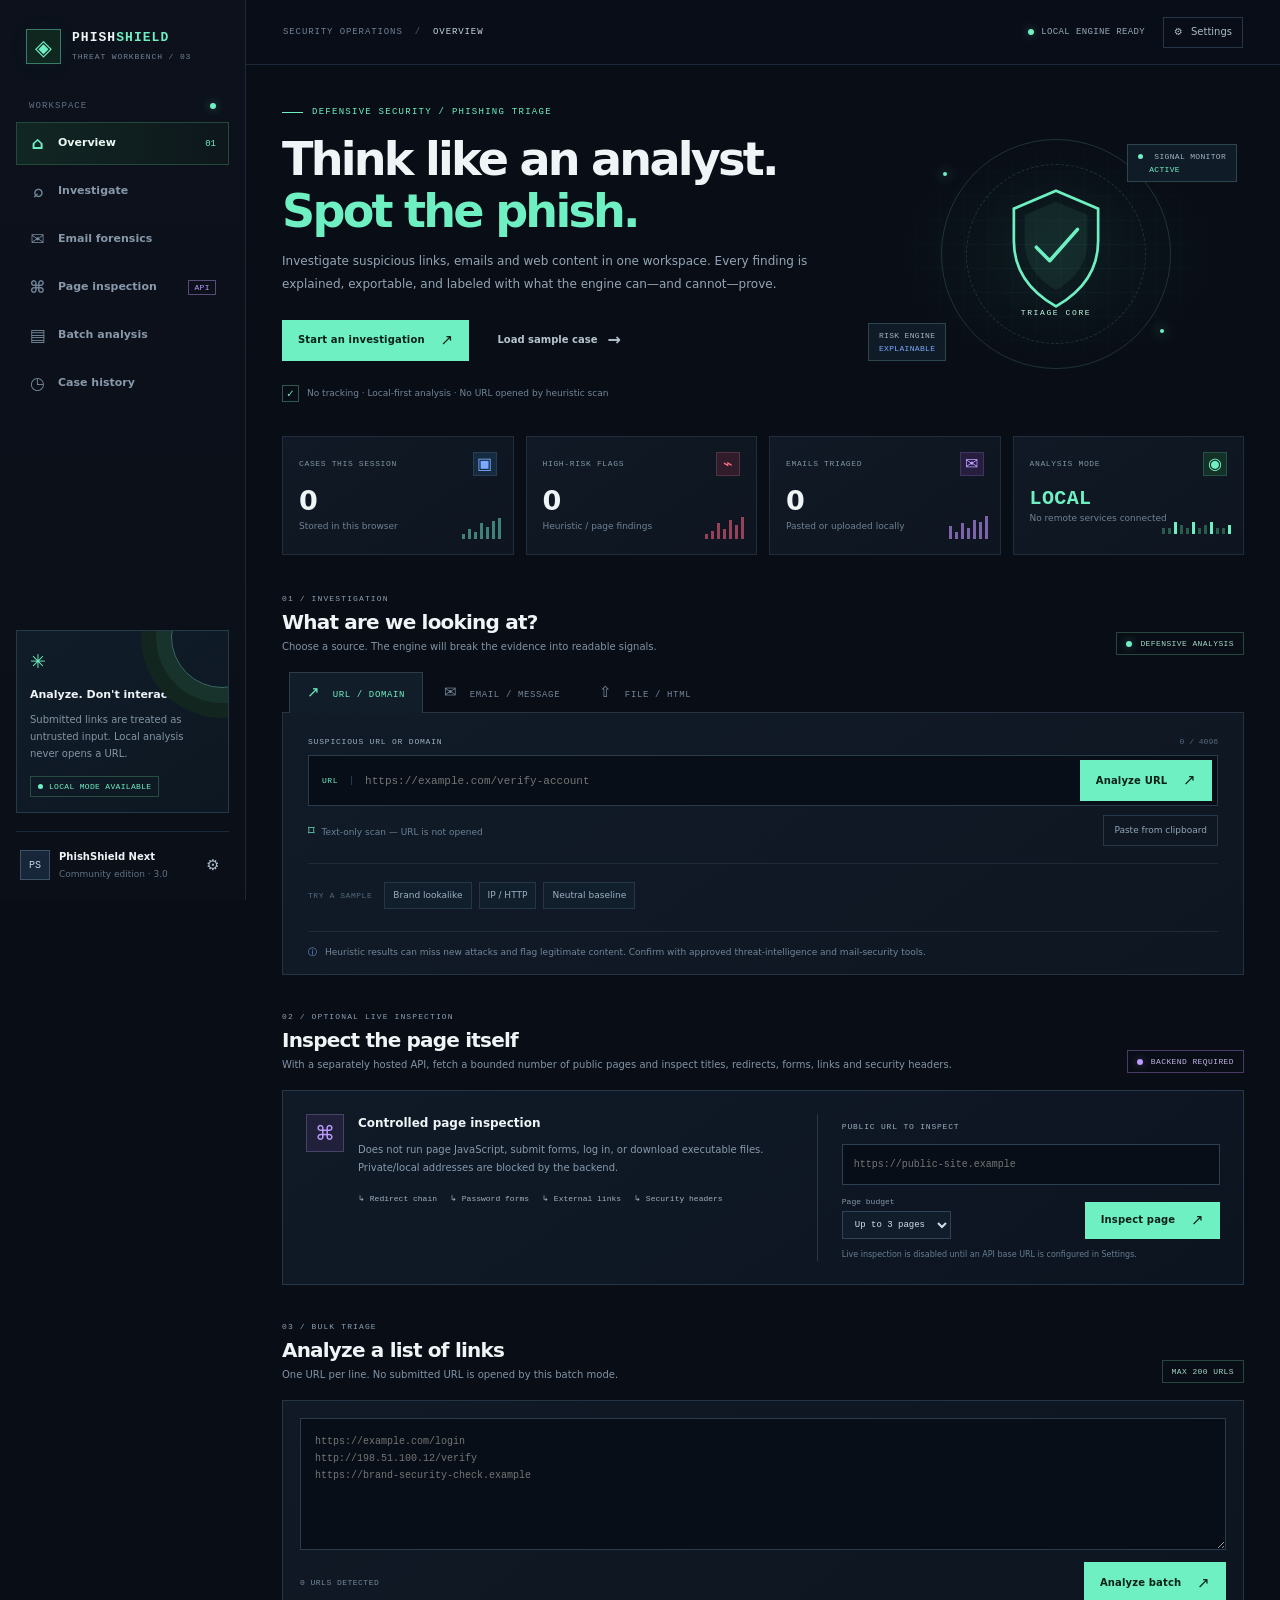
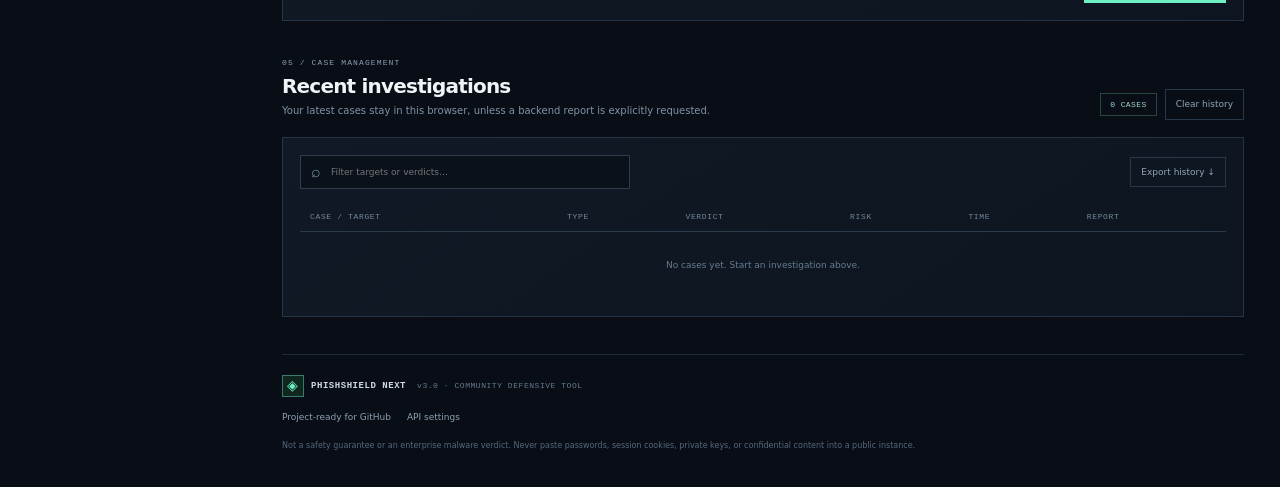
==== docs/index.html @ b908430c "Release PhishShield Next v3.0" ====
<!doctype html>
<html lang="en">
<head>
  <meta charset="utf-8"><meta name="viewport" content="width=device-width,initial-scale=1">
  <meta name="theme-color" content="#090d16">
  <meta name="description" content="PhishShield Next — local-first phishing investigation for suspicious URLs, emails, message files, and web pages.">
  <title>PhishShield Next — Phishing Investigation Workbench</title>
  <link rel="icon" href="data:image/svg+xml,%3Csvg xmlns='http://www.w3.org/2000/svg' viewBox='0 0 100 100'%3E%3Crect width='100' height='100' rx='20' fill='%23090d16'/%3E%3Cpath d='M50 10 82 25v23c0 20-12 33-32 42C30 81 18 68 18 48V25Z' fill='none' stroke='%236ef0c2' stroke-width='7'/%3E%3Cpath d='m36 50 10 10 20-23' fill='none' stroke='%236ef0c2' stroke-width='7'/%3E%3C/svg%3E">
  <link rel="stylesheet" href="./assets/app.css">
</head>
<body>
  <div class="app-shell">
    <aside class="sidebar" id="sidebar">
      <a class="brand" href="#overview" aria-label="PhishShield home"><span class="brand-mark">◈</span><span class="brand-copy">PHISH<span>SHIELD</span><small>THREAT WORKBENCH / 03</small></span></a>
      <div class="workspace-label">WORKSPACE <span class="live-dot"></span></div>
      <nav class="side-nav" aria-label="Primary navigation">
        <a class="nav-item active" href="#overview" data-nav="overview"><span class="nav-icon">⌂</span> Overview <span class="nav-count">01</span></a>
        <a class="nav-item" href="#investigate" data-nav="investigate"><span class="nav-icon">⌕</span> Investigate</a>
        <a class="nav-item" href="#email" data-nav="email"><span class="nav-icon">✉</span> Email forensics</a>
        <a class="nav-item" href="#page-inspection" data-nav="page-inspection"><span class="nav-icon">⌘</span> Page inspection <span class="nav-mini">API</span></a>
        <a class="nav-item" href="#batch" data-nav="batch"><span class="nav-icon">▤</span> Batch analysis</a>
        <a class="nav-item" href="#case-history" data-nav="case-history"><span class="nav-icon">◷</span> Case history</a>
      </nav>
      <div class="side-spacer"></div>
      <div class="sidebar-card">
        <div class="side-card-icon">✳</div><div class="side-card-title">Analyze. Don't interact.</div>
        <p>Submitted links are treated as untrusted input. Local analysis never opens a URL.</p>
        <span class="safe-chip"><i></i> LOCAL MODE AVAILABLE</span>
      </div>
      <div class="sidebar-bottom"><span class="avatar">PS</span><span><b>PhishShield Next</b><small>Community edition · 3.0</small></span><button class="icon-button tiny" id="open-settings-side" title="Settings" aria-label="Settings">⚙</button></div>
    </aside>

    <main class="main-area">
      <header class="topbar">
        <button class="icon-button mobile-menu" id="mobile-menu" aria-label="Open menu">☰</button>
        <div class="breadcrumbs"><span>SECURITY OPERATIONS</span><b>/</b><strong id="crumb-current">OVERVIEW</strong></div>
        <div class="topbar-right"><span class="top-status"><i></i><span id="engine-status">LOCAL ENGINE READY</span></span><button class="settings-button" id="open-settings">⚙ <span>Settings</span></button></div>
      </header>

      <section class="page-content" id="overview">
        <div class="hero-grid">
          <div class="hero-copy">
            <div class="eyebrow"><span class="eyebrow-line"></span> DEFENSIVE SECURITY / PHISHING TRIAGE</div>
            <h1>Think like an analyst.<br><span>Spot the phish.</span></h1>
            <p class="hero-description">Investigate suspicious links, emails and web content in one workspace. Every finding is explained, exportable, and labeled with what the engine can—and cannot—prove.</p>
            <div class="hero-actions"><a class="primary-button" href="#investigate">Start an investigation <span>↗</span></a><button class="text-button" id="load-demo">Load sample case <span>→</span></button></div>
            <div class="hero-footnote"><span class="mini-shield">✓</span> No tracking · Local-first analysis · No URL opened by heuristic scan</div>
          </div>
          <div class="hero-art" aria-label="Security shield graphic">
            <div class="art-grid"></div><div class="orbit orbit-one"></div><div class="orbit orbit-two"></div>
            <div class="shield-core"><svg viewBox="0 0 128 145" role="img" aria-label="Shield"><path d="M64 7 111 27v36c0 35-19 57-47 73C36 120 17 98 17 63V27Z" fill="none" stroke="currentColor" stroke-width="3"/><path d="m42 70 15 15 31-35" fill="none" stroke="currentColor" stroke-width="4" stroke-linecap="round" stroke-linejoin="round"/><path d="M64 19 99 34v28c0 26-13 43-35 56-22-13-35-30-35-56V34Z" fill="currentColor" opacity=".07"/></svg><span>TRIAGE CORE</span></div>
            <div class="art-chip chip-top"><i></i> SIGNAL MONITOR <b>ACTIVE</b></div><div class="art-chip chip-bottom"><span>RISK ENGINE</span><b>EXPLAINABLE</b></div><div class="art-spark spark-a"></div><div class="art-spark spark-b"></div>
          </div>
        </div>

        <div class="stats-grid">
          <article class="stat-card"><div class="stat-top"><span>CASES THIS SESSION</span><span class="stat-icon">▣</span></div><div class="stat-number" id="stat-cases">0</div><div class="stat-sub">Stored in this browser</div><div class="stat-sparkline sparkline-a"><span></span><span></span><span></span><span></span><span></span><span></span><span></span></div></article>
          <article class="stat-card"><div class="stat-top"><span>HIGH-RISK FLAGS</span><span class="stat-icon red">⌁</span></div><div class="stat-number" id="stat-high">0</div><div class="stat-sub">Heuristic / page findings</div><div class="stat-sparkline sparkline-b"><span></span><span></span><span></span><span></span><span></span><span></span><span></span></div></article>
          <article class="stat-card"><div class="stat-top"><span>EMAILS TRIAGED</span><span class="stat-icon violet">✉</span></div><div class="stat-number" id="stat-emails">0</div><div class="stat-sub">Pasted or uploaded locally</div><div class="stat-sparkline sparkline-c"><span></span><span></span><span></span><span></span><span></span><span></span><span></span></div></article>
          <article class="stat-card"><div class="stat-top"><span>ANALYSIS MODE</span><span class="stat-icon green">◉</span></div><div class="stat-number small-stat" id="stat-mode">LOCAL</div><div class="stat-sub" id="stat-mode-sub">No threat-intel API connected</div><div class="status-line"><span></span><span></span><span></span><span></span><span></span><span></span><span></span><span></span><span></span><span></span><span></span><span></span></div></article>
        </div>

        <section class="workspace-section" id="investigate">
          <div class="section-heading"><div><div class="section-kicker">01 / INVESTIGATION</div><h2>What are we looking at?</h2><p>Choose a source. The engine will break the evidence into readable signals.</p></div><span class="section-pill"><i></i> DEFENSIVE ANALYSIS</span></div>
          <span id="email" class="anchor-marker" aria-hidden="true"></span>
          <div class="tab-bar" role="tablist" aria-label="Investigation type">
            <button class="tab active" data-tab="url-panel" role="tab" aria-selected="true"><span>↗</span> URL / DOMAIN</button>
            <button class="tab" data-tab="email-panel" role="tab" aria-selected="false"><span>✉</span> EMAIL / MESSAGE</button>
            <button class="tab" data-tab="file-panel" role="tab" aria-selected="false"><span>⇧</span> FILE / HTML</button>
          </div>
          <div class="investigation-card">
            <div class="tab-panel active" id="url-panel" role="tabpanel">
              <div class="field-label-row"><label for="url-input">SUSPICIOUS URL OR DOMAIN</label><span class="char-count" id="url-char">0 / 4096</span></div>
              <div class="url-input-wrap"><span class="url-prefix">URL</span><input id="url-input" type="text" maxlength="4096" autocomplete="off" autocapitalize="off" spellcheck="false" placeholder="https://example.com/verify-account"><button id="analyze-url" class="primary-button">Analyze URL <span>↗</span></button></div>
              <div class="field-footer"><span><i class="tiny-lock">⌑</i> Text-only scan — URL is not opened</span><button class="subtle-button" id="paste-url">Paste from clipboard</button></div>
              <div class="quick-examples"><span>TRY A SAMPLE</span><button data-sample="https://secure-login-paypal.account-check.click/verify">Brand lookalike</button><button data-sample="http://192.0.2.10/account/login">IP / HTTP</button><button data-sample="https://example.com/">Neutral baseline</button></div>
            </div>
            <div class="tab-panel" id="email-panel" role="tabpanel" hidden>
              <div class="field-label-row"><label for="email-input">RAW EMAIL / MESSAGE CONTENT</label><span class="char-count" id="email-char">0 / 1 MB</span></div>
              <textarea id="email-input" class="large-textarea" maxlength="1000000" placeholder="Paste the complete message including headers where available…&#10;&#10;From: alerts@example.com&#10;Reply-To: support@other-domain.example&#10;Subject: Urgent account verification"></textarea>
              <div class="field-footer"><span><i class="tiny-lock">⌑</i> Text analyzed in your browser; content is not uploaded</span><label class="file-button" for="email-file">⇧ Upload .eml / .txt / .html</label><input class="visually-hidden" id="email-file" type="file" accept=".eml,.txt,.html,.htm,.log,.json,.csv,.md,text/plain,text/html,message/rfc822,application/json,text/csv"></div>
              <div class="form-actions"><button id="analyze-email" class="primary-button">Analyze email <span>↗</span></button><button class="secondary-button" id="clear-email">Clear</button></div>
            </div>
            <div class="tab-panel" id="file-panel" role="tabpanel" hidden>
              <div class="drop-zone" id="drop-zone" tabindex="0" role="button" aria-label="Choose or drop a file"><div class="drop-icon">⇧</div><h3>Drop an email, report or HTML file here</h3><p>Analyze .eml, .txt, .html, .htm, .json, .csv or .log · Up to 2 MB</p><label for="general-file" class="primary-button small-button">Choose file</label><input class="visually-hidden" id="general-file" type="file" accept=".eml,.txt,.html,.htm,.log,.json,.csv,.md,text/plain,text/html,message/rfc822,application/json,text/csv"></div>
              <div class="file-safety-note"><span>ⓘ</span><div><b>Files are read as text only.</b> PhishShield does not execute macros, open attachments, or render uploaded HTML. Binary attachment malware scanning is not included.</div></div>
              <div id="file-loaded" class="file-loaded" hidden></div>
            </div>
            <div class="fine-print"><span>ⓘ</span> Heuristic results can miss new attacks and flag legitimate content. Confirm with approved threat-intelligence and mail-security tools.</div>
          </div>
        </section>

        <section class="workspace-section" id="page-inspection">
          <div class="section-heading"><div><div class="section-kicker">02 / OPTIONAL LIVE INSPECTION</div><h2>Inspect the page itself</h2><p>With a separately hosted API, fetch a bounded number of public pages and inspect titles, redirects, forms, links and security headers.</p></div><span class="section-pill muted-pill"><i></i> BACKEND REQUIRED</span></div>
          <div class="live-inspect-card"><div class="live-card-copy"><div class="live-icon">⌘</div><div><h3>Controlled page inspection</h3><p>Does not run page JavaScript, submit forms, log in, or download executable files. Private/local addresses are blocked by the backend.</p><div class="live-features"><span>↳ Redirect chain</span><span>↳ Password forms</span><span>↳ External links</span><span>↳ Security headers</span></div></div></div><div class="live-card-controls"><label for="inspect-url">PUBLIC URL TO INSPECT</label><input id="inspect-url" type="text" maxlength="4096" spellcheck="false" placeholder="https://public-site.example"><div class="inspect-controls-row"><label for="max-pages">Page budget <select id="max-pages"><option value="1">1 page</option><option value="3" selected>Up to 3 pages</option><option value="5">Up to 5 pages</option></select></label><button id="inspect-page" class="primary-button">Inspect page <span>↗</span></button></div><p class="hint-line" id="api-hint">Live inspection is disabled until an API base URL is configured in Settings.</p></div></div>
        </section>

        <section class="workspace-section" id="batch">
          <div class="section-heading"><div><div class="section-kicker">03 / BULK TRIAGE</div><h2>Analyze a list of links</h2><p>One URL per line. No submitted URL is opened by this batch mode.</p></div><span class="section-pill">MAX 200 URLS</span></div>
          <div class="batch-card"><textarea id="batch-input" class="batch-textarea" maxlength="500000" placeholder="https://example.com/login&#10;http://198.51.100.12/verify&#10;https://brand-security-check.example"></textarea><div class="batch-footer"><span id="batch-count">0 URLS DETECTED</span><button class="primary-button" id="analyze-batch">Analyze batch <span>↗</span></button></div><div id="batch-results" class="batch-results" hidden></div></div>
        </section>

        <section class="workspace-section results-section" id="results-section" hidden>
          <div class="section-heading"><div><div class="section-kicker">04 / EVIDENCE REVIEW</div><h2 id="result-title">Investigation report</h2><p id="result-subtitle">Review the evidence and the confidence limits.</p></div><div class="result-actions"><button class="secondary-button" id="export-json">↓ JSON</button><button class="secondary-button" id="print-report">↗ Print / PDF</button></div></div>
          <div id="result-output" class="result-output"></div>
        </section>

        <section class="workspace-section" id="case-history">
          <div class="section-heading"><div><div class="section-kicker">05 / CASE MANAGEMENT</div><h2>Recent investigations</h2><p>Your latest cases stay in this browser, unless a backend report is explicitly requested.</p></div><div class="history-actions"><span id="history-count" class="section-pill">0 CASES</span><button class="subtle-button" id="clear-history">Clear history</button></div></div>
          <div class="history-card"><div class="history-toolbar"><div class="history-search"><span>⌕</span><input id="history-filter" type="search" placeholder="Filter targets or verdicts…"></div><button class="subtle-button" id="export-history">Export history ↓</button></div><div class="history-table-wrap"><table class="history-table"><thead><tr><th>CASE / TARGET</th><th>TYPE</th><th>VERDICT</th><th>RISK</th><th>TIME</th><th>REPORT</th></tr></thead><tbody id="history-body"><tr><td colspan="6" class="empty-cell">No cases yet. Start an investigation above.</td></tr></tbody></table></div></div>
        </section>

        <footer class="footer"><div class="footer-brand"><span class="brand-mark">◈</span><b>PHISHSHIELD NEXT</b> <span>v3.0 · COMMUNITY DEFENSIVE TOOL</span></div><div class="footer-links"><a href="https://github.com/" target="_blank" rel="noreferrer">Project-ready for GitHub</a><button id="open-settings-footer">API settings</button></div><p>Not a safety guarantee or an enterprise malware verdict. Never paste passwords, session cookies, private keys, or confidential content into a public instance.</p></footer>
      </section>
    </main>
  </div>

  <div class="toast-region" id="toast-region" aria-live="polite" aria-atomic="true"></div>
  <div class="modal-backdrop" id="settings-modal" hidden>
    <div class="settings-modal" role="dialog" aria-modal="true" aria-labelledby="settings-title"><div class="modal-heading"><div><div class="section-kicker">WORKSPACE CONFIGURATION</div><h2 id="settings-title">Connection settings</h2></div><button class="icon-button" id="close-settings" aria-label="Close settings">×</button></div><p class="modal-description">The hosted GitHub Pages version runs local heuristics in your browser. Add the base URL of your own deployed PhishShield API to enable controlled live page inspection. Don't add API keys here.</p><label for="api-base-input">PHISHSHIELD API BASE URL</label><input id="api-base-input" class="settings-input" type="url" placeholder="https://your-phishshield-api.example.com"><div class="settings-callout"><b>Privacy and deployment note</b><p>This URL is stored in this browser's local storage. Use HTTPS for a deployed API. The API must allow this website's origin using CORS. A public scanning API also needs abuse controls, rate limits and monitoring.</p></div><div class="modal-actions"><button id="test-api" class="secondary-button">Test connection</button><button id="save-settings" class="primary-button">Save settings</button><button id="remove-api" class="text-button">Remove API</button></div><div id="api-test-status" class="api-test-status" role="status"></div><button class="privacy-link" id="clear-local-data">Clear local cases and connection settings</button></div>
  </div>
  <script src="./assets/app.js" defer></script>
</body></html>
---- docs/assets/app.css ----
:root{--bg:#090d16;--sidebar:#0b101a;--panel:#0f1622;--panel-2:#111b29;--line:#202d3d;--line-soft:#1a2635;--text:#eff5f7;--muted:#899aab;--dim:#5f7285;--mint:#6ef0c2;--blue:#79aaff;--red:#ff7184;--amber:#ffc878;--purple:#be9bff;--mono:'DM Mono',ui-monospace,monospace;--sans:'Manrope',Inter,system-ui,sans-serif}*{box-sizing:border-box}html{scroll-behavior:smooth;scroll-padding-top:90px}body{margin:0;background:var(--bg);color:var(--text);font:13px/1.65 var(--sans);-webkit-font-smoothing:antialiased}button,input,textarea,select{font:inherit}button,a{-webkit-tap-highlight-color:transparent}a{color:inherit;text-decoration:none}button{cursor:pointer}button:focus-visible,a:focus-visible,input:focus-visible,textarea:focus-visible,select:focus-visible{outline:2px solid var(--mint);outline-offset:3px}.app-shell{min-height:100vh}.sidebar{width:246px;position:fixed;inset:0 auto 0 0;background:linear-gradient(180deg,#0c111b,#0a0f18);border-right:1px solid #1c2938;display:flex;flex-direction:column;padding:25px 16px 18px;z-index:20}.brand{display:flex;align-items:center;gap:11px;padding:4px 10px 28px}.brand-mark{width:35px;height:35px;display:grid;place-items:center;border:1px solid #397b6a;background:#10271f;color:var(--mint);font-size:22px;box-shadow:0 0 24px #6ef0c20a}.brand-copy{font:700 13px/1.3 var(--mono);letter-spacing:.08em}.brand-copy>span{color:var(--mint)}.brand-copy small{display:block;color:#718397;font-size:8px;font-weight:400;letter-spacing:.11em;margin-top:5px}.workspace-label{font:9px var(--mono);letter-spacing:.12em;color:#5e7185;padding:9px 13px 11px;display:flex;align-items:center;justify-content:space-between}.live-dot,.top-status i,.section-pill i{width:6px;height:6px;border-radius:100%;background:var(--mint);box-shadow:0 0 10px #6ef0c270}.side-nav{display:grid;gap:5px}.nav-item{height:43px;display:flex;align-items:center;gap:12px;padding:0 12px;color:#8798aa;font-size:11px;font-weight:600;border:1px solid transparent;transition:.2s}.nav-item:hover{background:#121d2b;color:var(--text)}.nav-item.active{background:linear-gradient(90deg,#143127aa,#11241e55);border-color:#23483e;color:#eaf8f1}.nav-icon{width:17px;text-align:center;font-size:17px;color:#71869a}.nav-item.active .nav-icon{color:var(--mint)}.nav-count{margin-left:auto;font:9px var(--mono);color:var(--mint)}.nav-mini{margin-left:auto;padding:2px 5px;border:1px solid #594b77;color:var(--purple);font:8px var(--mono);letter-spacing:.05em}.side-spacer{flex:1;min-height:36px}.sidebar-card{padding:15px 13px;border:1px solid #24394a;background:linear-gradient(145deg,#101d29,#0d1722);position:relative;overflow:hidden}.sidebar-card:after{content:'';position:absolute;width:100px;height:100px;right:-45px;top:-45px;border:1px solid #3b6b62;border-radius:50%;box-shadow:0 0 0 15px #18332c,0 0 0 30px #12251f}.side-card-icon{color:var(--mint);font-size:19px}.side-card-title{font-size:11px;font-weight:800;margin-top:8px}.sidebar-card p{font-size:10px;color:#8395a5;line-height:1.7;margin:7px 0 12px;max-width:165px}.safe-chip{display:inline-flex;align-items:center;gap:6px;font:8px var(--mono);letter-spacing:.04em;color:var(--mint);border:1px solid #254d40;padding:5px 7px}.safe-chip i{width:5px;height:5px;border-radius:50%;background:var(--mint)}.sidebar-bottom{display:flex;align-items:center;gap:9px;border-top:1px solid #1c2938;margin-top:18px;padding:17px 4px 0}.avatar{width:30px;height:30px;display:grid;place-items:center;border:1px solid #3b5166;background:#172638;color:#c5d7e5;font:10px var(--mono)}.sidebar-bottom b{display:block;font-size:10px}.sidebar-bottom small{display:block;font-size:9px;color:var(--dim);margin-top:2px}.sidebar-bottom .icon-button{margin-left:auto}.main-area{margin-left:246px;min-height:100vh}.topbar{height:65px;border-bottom:1px solid #1d2938;background:#0a0f18ed;display:flex;align-items:center;justify-content:space-between;padding:0 37px;position:sticky;top:0;z-index:10;backdrop-filter:blur(15px)}.breadcrumbs{display:flex;align-items:center;gap:12px;font:9px var(--mono);letter-spacing:.1em;color:#6f8295}.breadcrumbs b{color:#3f5060}.breadcrumbs strong{color:#c5d4de;font-weight:500}.topbar-right{display:flex;align-items:center;gap:18px}.top-status{display:inline-flex;align-items:center;gap:7px;color:#94a9b8;font:9px var(--mono);letter-spacing:.04em}.settings-button,.icon-button{display:inline-flex;align-items:center;justify-content:center;gap:8px;background:transparent;border:1px solid #263646;color:#a9bbc8;height:31px;padding:0 10px;font-size:10px;transition:.2s}.settings-button:hover,.icon-button:hover{border-color:#527468;color:var(--mint)}.icon-button{width:30px;padding:0;font-size:15px}.tiny{border:0;width:24px}.mobile-menu{display:none}.page-content{max-width:1540px;margin:0 auto;padding:0 36px 35px}.hero-grid{display:grid;grid-template-columns:minmax(0,1.2fr) minmax(250px,.8fr);gap:22px;align-items:center;padding:42px 0 28px;min-height:330px}.eyebrow,.section-kicker{display:flex;align-items:center;gap:9px;font:9px var(--mono);letter-spacing:.14em;color:var(--mint)}.eyebrow-line{width:21px;height:1px;background:var(--mint)}.hero-copy h1{font-size:clamp(33px,3.6vw,52px);line-height:1.12;letter-spacing:-.06em;margin:17px 0 13px;font-weight:800}.hero-copy h1 span{color:var(--mint)}.hero-description{max-width:560px;color:#94a6b6;font-size:12px;line-height:1.9;margin:0}.hero-actions{display:flex;align-items:center;gap:22px;margin-top:24px}.primary-button{display:inline-flex;align-items:center;justify-content:center;gap:16px;min-height:41px;padding:0 15px;background:var(--mint);border:1px solid var(--mint);color:#092019;font-size:10px;font-weight:800;letter-spacing:.015em;transition:transform .15s,filter .15s,border-color .15s}.primary-button:hover{filter:brightness(1.08);transform:translateY(-1px)}.primary-button span{font-size:15px;font-weight:500}.text-button{display:inline-flex;align-items:center;gap:10px;border:0;background:transparent;color:#b6c4ce;font-size:10px;font-weight:700}.text-button:hover{color:var(--mint)}.text-button span{font-size:16px}.hero-footnote{display:flex;align-items:center;gap:8px;color:#71869a;font-size:9px;margin-top:24px}.mini-shield{display:grid;place-items:center;border:1px solid #2f574a;width:17px;height:17px;color:var(--mint);font-size:10px}.hero-art{height:260px;max-width:435px;width:100%;justify-self:end;position:relative;overflow:hidden;background:radial-gradient(ellipse at center,#12332c55,transparent 61%)}.art-grid{position:absolute;inset:0;background-image:linear-gradient(#253d4d55 1px,transparent 1px),linear-gradient(90deg,#253d4d55 1px,transparent 1px);background-size:24px 24px;mask-image:radial-gradient(ellipse at center,#000,transparent 75%);opacity:.65}.orbit{position:absolute;left:50%;top:50%;border:1px solid #375d5a77;border-radius:50%;transform:translate(-50%,-50%)}.orbit-one{width:230px;height:230px}.orbit-two{width:180px;height:180px;border-style:dashed;animation:spin 40s linear infinite}.shield-core{position:absolute;left:50%;top:48%;transform:translate(-50%,-50%);width:120px;height:145px;color:var(--mint);display:flex;flex-direction:column;align-items:center;justify-content:center;filter:drop-shadow(0 0 22px #6ef0c233)}.shield-core svg{height:130px;width:116px}.shield-core span{font:8px var(--mono);letter-spacing:.2em;color:#c4f8e4;position:absolute;bottom:5px}.art-chip{position:absolute;background:#111e2bdb;border:1px solid #2c454e;padding:7px 10px;font:8px var(--mono);letter-spacing:.04em;color:#a1b3c2}.chip-top{right:7px;top:20px}.chip-top i{display:inline-block;width:5px;height:5px;background:var(--mint);border-radius:50%;margin-right:6px}.chip-top b{display:block;color:var(--mint);margin:4px 0 0 11px;font-weight:500}.chip-bottom{left:0;bottom:23px;display:grid;gap:4px}.chip-bottom b{color:var(--blue);font-weight:500}.art-spark{width:4px;height:4px;background:var(--mint);border-radius:50%;position:absolute;box-shadow:0 0 13px var(--mint)}.spark-a{top:48px;left:75px}.spark-b{bottom:51px;right:80px}.stats-grid{display:grid;grid-template-columns:repeat(4,minmax(0,1fr));gap:12px;margin:6px 0 39px}.stat-card{position:relative;min-height:119px;background:linear-gradient(145deg,#101925,#0e1520);border:1px solid #202d3c;padding:15px 16px;overflow:hidden}.stat-top{display:flex;align-items:center;justify-content:space-between;gap:10px;font:8px var(--mono);letter-spacing:.08em;color:#8295a5}.stat-icon{display:grid;place-items:center;font-size:16px;color:var(--blue);width:24px;height:24px;background:#172b40;border:1px solid #273d54}.stat-icon.red{color:var(--red);background:#301c2b;border-color:#54313f}.stat-icon.violet{color:var(--purple);background:#251e3e;border-color:#443360}.stat-icon.green{color:var(--mint);background:#143127;border-color:#275344}.stat-number{font-size:27px;line-height:1.3;font-weight:800;letter-spacing:-.05em;margin-top:7px}.small-stat{font:700 20px var(--mono);letter-spacing:.02em;color:var(--mint);padding:4px 0 0}.stat-sub{font-size:9px;color:#6f8294;margin-top:1px}.stat-sparkline{position:absolute;right:12px;bottom:15px;height:23px;display:flex;align-items:end;gap:3px;opacity:.8}.stat-sparkline span{display:block;width:3px;background:#4a9e8d}.sparkline-a span:nth-child(1){height:5px}.sparkline-a span:nth-child(2){height:10px}.sparkline-a span:nth-child(3){height:7px}.sparkline-a span:nth-child(4){height:16px}.sparkline-a span:nth-child(5){height:12px}.sparkline-a span:nth-child(6){height:18px}.sparkline-a span:nth-child(7){height:21px}.sparkline-b span{background:#b74c69}.sparkline-b span:nth-child(1){height:5px}.sparkline-b span:nth-child(2){height:8px}.sparkline-b span:nth-child(3){height:16px}.sparkline-b span:nth-child(4){height:10px}.sparkline-b span:nth-child(5){height:19px}.sparkline-b span:nth-child(6){height:14px}.sparkline-b span:nth-child(7){height:22px}.sparkline-c span{background:#9977cc}.sparkline-c span:nth-child(1){height:13px}.sparkline-c span:nth-child(2){height:7px}.sparkline-c span:nth-child(3){height:16px}.sparkline-c span:nth-child(4){height:11px}.sparkline-c span:nth-child(5){height:19px}.sparkline-c span:nth-child(6){height:17px}.sparkline-c span:nth-child(7){height:23px}.status-line{position:absolute;right:12px;bottom:20px;display:flex;gap:3px;align-items:end;height:13px}.status-line span{width:3px;height:6px;background:#295c4d}.status-line span:nth-child(3n){height:12px;background:var(--mint)}.status-line span:nth-child(4n){height:9px}.workspace-section{margin:0 0 37px;scroll-margin-top:84px}.section-heading{display:flex;align-items:flex-end;justify-content:space-between;gap:18px;margin-bottom:17px}.section-kicker{font-size:8px;color:#8ba1b4}.section-heading h2{font-size:20px;letter-spacing:-.04em;line-height:1.3;margin:6px 0 4px;font-weight:800}.section-heading p{font-size:10px;color:#8093a5;margin:0}.section-pill{display:inline-flex;align-items:center;gap:8px;white-space:nowrap;border:1px solid #27473e;color:#a1d9c7;padding:6px 9px;font:8px var(--mono);letter-spacing:.05em}.muted-pill{border-color:#4a3a64;color:#c2b3e5}.muted-pill i{background:var(--purple);box-shadow:0 0 10px #be9bff70}.tab-bar{display:flex;align-items:center;gap:3px;border-bottom:1px solid #253344;padding-left:7px}.tab{min-height:40px;border:1px solid transparent;border-bottom:0;background:transparent;padding:0 17px;color:#73879a;font:9px var(--mono);letter-spacing:.07em}.tab span{font-size:15px;margin-right:6px}.tab.active{color:var(--mint);background:#111d29;border-color:#2b3d4d;position:relative}.tab.active:after{content:'';position:absolute;left:0;right:0;bottom:-1px;height:1px;background:#111d29}.investigation-card{background:linear-gradient(145deg,#111b28,#0e1621);border:1px solid #243343;border-top:0;padding:24px 25px 14px}.tab-panel{min-width:0}.field-label-row{display:flex;justify-content:space-between;align-items:center;gap:10px;margin-bottom:9px}.field-label-row label,.live-card-controls>label,.settings-modal>label{font:8px var(--mono);letter-spacing:.1em;color:#9cb0c1}.char-count{font:8px var(--mono);color:#566a7d}.url-input-wrap{display:flex;align-items:center;gap:0;border:1px solid #2a3b4c;background:#080e17;min-height:51px}.url-prefix{font:8px var(--mono);letter-spacing:.07em;color:var(--mint);border-right:1px solid #253646;padding:0 13px}.url-input-wrap input{min-width:0;flex:1;border:0;background:transparent;color:var(--text);height:49px;padding:0 13px;outline:none;font:11px var(--mono)}.url-input-wrap input:focus{box-shadow:none}.url-input-wrap .primary-button{height:41px;min-height:41px;margin-right:5px}.field-footer{display:flex;justify-content:space-between;align-items:center;gap:12px;margin-top:9px;color:#6b8093;font-size:9px}.tiny-lock{font-style:normal;color:var(--mint);font-size:13px;margin-right:4px}.subtle-button{display:inline-flex;align-items:center;justify-content:center;gap:7px;border:1px solid #27384a;background:transparent;color:#91a5b6;padding:7px 10px;font-size:9px;transition:.2s}.subtle-button:hover{border-color:#487b6b;color:var(--mint)}.quick-examples{display:flex;align-items:center;flex-wrap:wrap;gap:7px;padding-top:18px;margin-top:17px;border-top:1px solid #1c2a39}.quick-examples>span{font:8px var(--mono);color:#536a7e;letter-spacing:.07em;margin-right:5px}.quick-examples button{border:1px solid #253646;background:#111e2c;color:#9cb1c2;padding:5px 8px;font-size:9px}.quick-examples button:hover{color:var(--mint);border-color:#406b60}.large-textarea,.batch-textarea{display:block;width:100%;resize:vertical;min-height:190px;background:#080e17;border:1px solid #2a3b4c;color:var(--text);padding:14px;font:10px/1.7 var(--mono);outline:none}.large-textarea:focus,.batch-textarea:focus{border-color:#4e9680;box-shadow:0 0 0 2px #6ef0c20c}.form-actions{display:flex;gap:9px;margin-top:17px}.secondary-button{display:inline-flex;align-items:center;justify-content:center;gap:8px;min-height:37px;border:1px solid #334659;background:#152131;color:#c3d2dc;padding:0 12px;font-size:9px;font-weight:700}.secondary-button:hover{border-color:#5b8d7b;color:var(--mint)}.file-button{cursor:pointer;display:inline-flex;align-items:center;gap:6px;border:1px solid #27384a;background:#111d2b;color:#b5c7d5;padding:6px 9px;font-size:9px}.file-button:hover{color:var(--mint);border-color:#437d69}.visually-hidden{position:absolute!important;width:1px!important;height:1px!important;padding:0!important;margin:-1px!important;overflow:hidden!important;clip:rect(0,0,0,0)!important;white-space:nowrap!important;border:0!important}.drop-zone{min-height:178px;border:1px dashed #38566a;background:#0b1420;display:flex;flex-direction:column;align-items:center;justify-content:center;text-align:center;padding:23px}.drop-zone:focus,.drop-zone.dragover{outline:2px solid var(--mint);background:#10261f}.drop-icon{width:38px;height:38px;display:grid;place-items:center;border:1px solid #2c6656;color:var(--mint);font-size:22px;background:#122c24}.drop-zone h3{margin:9px 0 2px;font-size:12px}.drop-zone p{margin:0 0 13px;color:#8195a7;font-size:9px}.small-button{min-height:31px;font-size:9px}.file-safety-note{display:flex;gap:10px;border:1px solid #3d3543;background:#1a1823;padding:12px;margin-top:13px;font-size:9px;color:#9e9aae}.file-safety-note>span{font-size:16px;color:var(--purple)}.file-safety-note b{color:#d8cee9}.file-loaded{margin-top:12px;padding:12px;border:1px solid #2b5648;color:#bbdfd2;font-size:10px}.fine-print{display:flex;gap:8px;align-items:flex-start;border-top:1px solid #1d2a38;color:#72869a;font-size:9px;padding-top:13px;margin-top:22px}.fine-print span{color:var(--blue)}.live-inspect-card{display:grid;grid-template-columns:1fr minmax(280px,.83fr);gap:25px;padding:23px;border:1px solid #27384a;background:linear-gradient(145deg,#101a27,#0c1420)}.live-card-copy{display:flex;gap:14px;align-items:flex-start}.live-icon{display:grid;place-items:center;width:38px;height:38px;flex-shrink:0;background:#20203a;border:1px solid #494267;color:var(--purple);font-size:20px}.live-card-copy h3{font-size:12px;margin:0 0 7px}.live-card-copy p{max-width:470px;margin:0;color:#879aac;font-size:10px;line-height:1.8}.live-features{display:flex;flex-wrap:wrap;gap:8px 13px;margin-top:17px}.live-features span{font:8px var(--mono);color:#a0b1c2}.live-card-controls{border-left:1px solid #293849;padding-left:24px}.live-card-controls>input,.settings-input{margin-top:8px;width:100%;min-width:0;height:41px;border:1px solid #2d4051;background:#080e17;color:var(--text);padding:0 11px;font:10px var(--mono);outline:none}.inspect-controls-row{display:flex;justify-content:space-between;align-items:end;gap:10px;margin-top:12px}.inspect-controls-row label{font:8px var(--mono);color:#8498a9}.inspect-controls-row select{display:block;margin-top:5px;background:#111d2a;border:1px solid #304356;color:#d2dfe7;padding:7px 8px;font-size:9px}.inspect-controls-row .primary-button{min-height:37px}.hint-line{font-size:8px;color:#677e91;margin:9px 0 0}.batch-card,.history-card{border:1px solid #253545;background:linear-gradient(145deg,#101925,#0d1520);padding:17px}.batch-textarea{min-height:132px}.batch-footer{display:flex;justify-content:space-between;align-items:center;gap:12px;margin-top:12px}.batch-footer>span{font:8px var(--mono);color:#74899c;letter-spacing:.06em}.batch-results{margin-top:16px;border-top:1px solid #243343;padding-top:13px}.batch-result-row{display:grid;grid-template-columns:minmax(0,1fr) 108px 60px;gap:12px;align-items:center;padding:10px;border-bottom:1px solid #1e2b3a;font-size:9px}.batch-target{overflow-wrap:anywhere;color:#c4d3dd}.batch-score{text-align:right;font:9px var(--mono);color:#a8b8c4}.badge{display:inline-flex;justify-content:center;align-items:center;border:1px solid;padding:4px 6px;font:8px var(--mono);white-space:nowrap}.badge.high{color:var(--red);border-color:#693543;background:#281722}.badge.suspicious{color:var(--amber);border-color:#6a5435;background:#292319}.badge.inconclusive{color:var(--blue);border-color:#334e6b;background:#172434}.badge.info{color:var(--mint);border-color:#275746;background:#10251e}.results-section{border:1px solid #2c4150;background:#0d1622;padding:19px;margin-bottom:40px}.result-actions,.history-actions{display:flex;gap:8px;align-items:center}.result-output{display:grid;gap:14px}.report-summary{display:grid;grid-template-columns:minmax(0,1fr) 160px;gap:20px;border:1px solid #293b4c;background:#111d2b;padding:20px}.report-heading{display:flex;align-items:center;gap:10px;flex-wrap:wrap}.report-heading h3{margin:0;font-size:16px;letter-spacing:-.03em}.report-target{font:10px/1.7 var(--mono);color:#98acbd;overflow-wrap:anywhere;margin-top:9px}.report-meta{display:flex;flex-wrap:wrap;gap:12px;margin-top:15px;color:#758a9c;font:8px var(--mono)}.report-score{border-left:1px solid #2b3b4a;display:flex;flex-direction:column;justify-content:center;align-items:center;padding-left:18px}.report-score strong{font-size:42px;line-height:1;font-weight:800;letter-spacing:-.06em}.report-score span{font:8px var(--mono);color:#8094a5;margin-top:7px}.scorebar{width:100%;height:4px;background:#233342;margin-top:12px}.scorebar span{display:block;height:100%;background:var(--mint)}.report-grid{display:grid;grid-template-columns:1.15fr .85fr;gap:13px}.report-panel{border:1px solid #253646;background:#101a27;padding:16px;min-width:0}.report-panel h4{font-size:11px;margin:0 0 12px}.panel-hint{font-size:8px;color:#71879a;font-weight:400;margin-left:5px}.signal-list{display:grid;gap:8px}.signal-item{border:1px solid #263647;background:#0d1622;padding:10px}.signal-top{display:flex;align-items:start;justify-content:space-between;gap:12px}.signal-item b{font-size:10px}.signal-item p{font-size:9px;line-height:1.7;color:#8b9fb0;margin:6px 0 0}.signal-meta{font:8px var(--mono);color:var(--amber);white-space:nowrap}.signal-item.positive .signal-meta{color:var(--mint)}.no-signals{padding:15px;background:#0d1621;border:1px dashed #344455;color:#95a8b8;font-size:10px}.recommendation{border-left:2px solid var(--mint);background:#10251f;padding:13px;color:#cde8dd;font-size:10px}.recommendation b{display:block;font-size:9px;color:var(--mint);letter-spacing:.07em;margin-bottom:5px}.limitations{font-size:9px;color:#7f93a5;line-height:1.8}.limitations ul{padding-left:17px;margin:8px 0 0}.evidence-list{display:grid;gap:8px}.evidence-row{display:flex;align-items:flex-start;justify-content:space-between;gap:12px;border-bottom:1px solid #223242;padding-bottom:8px;font-size:9px}.evidence-row span:first-child{color:#8095a7}.evidence-row b{color:#c3d4df;text-align:right;overflow-wrap:anywhere;font-weight:500}.evidence-row:last-child{border:0;padding:0}.history-actions{flex-shrink:0}.history-toolbar{display:flex;justify-content:space-between;align-items:center;gap:12px;margin-bottom:13px}.history-search{display:flex;align-items:center;gap:8px;border:1px solid #2c3d4f;background:#0a111b;padding:0 10px;width:min(330px,100%)}.history-search span{font-size:16px;color:#7b90a3}.history-search input{height:32px;flex:1;width:0;border:0;outline:0;background:transparent;color:var(--text);font-size:9px}.history-table-wrap{overflow-x:auto}.history-table{width:100%;border-collapse:collapse;min-width:700px}.history-table th{text-align:left;font:8px var(--mono);letter-spacing:.08em;font-weight:400;color:#73889b;padding:10px;border-bottom:1px solid #2a3b4b}.history-table td{padding:12px 10px;border-bottom:1px solid #1d2c3a;color:#a1b3c1;font-size:9px}.history-table tr:last-child td{border-bottom:0}.history-table .target-cell{max-width:260px;overflow-wrap:anywhere;color:#d1dee6}.case-link{color:var(--mint);border:0;background:transparent;font:8px var(--mono);padding:0}.empty-cell{text-align:center!important;color:#667c8f!important;padding:26px!important}.footer{border-top:1px solid #1d2b3a;margin-top:34px;padding-top:20px}.footer-brand{display:flex;align-items:center;gap:7px;font:9px var(--mono);letter-spacing:.06em;color:#94a7b6}.footer-brand .brand-mark{width:22px;height:22px;font-size:14px}.footer-brand b{color:#cfdae1}.footer-brand>span:last-child{font-size:8px;color:#647b8e;margin-left:4px}.footer-links{display:flex;gap:16px;margin-top:13px;font-size:9px;color:#8ca0b1}.footer-links a:hover,.footer-links button:hover{color:var(--mint)}.footer-links button{border:0;background:transparent;color:inherit;padding:0;font-size:inherit}.footer p{font-size:8px;color:#53697d;margin:14px 0 0}.toast-region{position:fixed;bottom:20px;right:20px;z-index:99;display:grid;gap:8px;width:min(360px,calc(100vw - 32px))}.toast{padding:12px 14px;border:1px solid #2f6351;background:#10231e;box-shadow:0 10px 35px #0006;color:#cceee1;font-size:10px;animation:toast-in .2s ease}.toast.error{border-color:#794151;background:#291720;color:#ffd6dc}.toast.warning{border-color:#705a36;background:#282319;color:#ffe4b6}.modal-backdrop{position:fixed;inset:0;z-index:80;background:#02060bd9;display:grid;place-items:center;padding:20px;backdrop-filter:blur(7px)}.settings-modal{width:min(520px,100%);background:#101925;border:1px solid #34475a;box-shadow:0 28px 100px #0009;padding:24px}.modal-heading{display:flex;align-items:flex-start;justify-content:space-between;gap:14px}.modal-heading h2{font-size:20px;letter-spacing:-.04em;margin:6px 0 0}.modal-description{font-size:10px;line-height:1.9;color:#8da0b1;margin:17px 0 21px}.settings-input{margin-top:8px}.settings-callout{margin-top:14px;border:1px solid #433b5c;background:#1a1726;padding:12px}.settings-callout b{font-size:10px;color:#d8cef0}.settings-callout p{font-size:9px;color:#9f9bb1;line-height:1.8;margin:5px 0 0}.modal-actions{display:flex;flex-wrap:wrap;gap:8px;margin-top:16px}.api-test-status{font-size:9px;color:#8da1b1;margin-top:10px;min-height:18px}.privacy-link{display:block;border:0;border-top:1px solid #29394a;background:transparent;color:#8a9eb0;padding:14px 0 0;margin-top:14px;width:100%;text-align:left;font-size:9px}.privacy-link:hover{color:var(--red)}[hidden]{display:none!important}@keyframes spin{to{transform:translate(-50%,-50%) rotate(360deg)}}@keyframes toast-in{from{opacity:0;transform:translateY(7px)}to{opacity:1;transform:translateY(0)}}
@media(min-width:1500px){.page-content{padding-left:48px;padding-right:48px}.hero-grid{min-height:365px}.hero-art{height:295px;max-width:490px}.stats-grid{gap:16px}.stat-card{padding:18px 20px}}@media(max-width:1100px){.sidebar{width:218px}.main-area{margin-left:218px}.page-content{padding:0 23px 28px}.topbar{padding:0 24px}.hero-grid{grid-template-columns:1fr .75fr;gap:12px}.hero-copy h1{font-size:39px}.hero-art{transform:scale(.92);transform-origin:right center}.stats-grid{grid-template-columns:repeat(2,minmax(0,1fr));margin-bottom:30px}.stat-card{min-height:109px}.live-inspect-card{grid-template-columns:1fr}.live-card-controls{border:0;border-top:1px solid #293849;padding:17px 0 0}}@media(max-width:760px){.sidebar{transform:translateX(-101%);transition:transform .23s;box-shadow:20px 0 50px #0007}.sidebar.open{transform:translateX(0)}.main-area{margin-left:0}.topbar{height:57px;padding:0 15px}.mobile-menu{display:inline-flex}.breadcrumbs{margin-right:auto;margin-left:12px;font-size:8px;gap:7px}.topbar-right{gap:9px}.top-status{font-size:0}.top-status i{width:7px;height:7px}.settings-button{width:32px;padding:0;font-size:15px}.settings-button span{display:none}.page-content{padding:0 15px 24px}.hero-grid{grid-template-columns:1fr;padding:34px 0 22px;min-height:0}.hero-copy h1{font-size:clamp(34px,10vw,48px)}.hero-description{font-size:11px}.hero-actions{gap:13px;flex-wrap:wrap}.hero-footnote{line-height:1.7}.hero-art{justify-self:center;height:208px;max-width:360px;transform:none;margin-top:2px}.orbit-one{width:196px;height:196px}.orbit-two{width:155px;height:155px}.shield-core{transform:translate(-50%,-50%) scale(.83)}.chip-top{right:0;top:10px}.chip-bottom{left:0;bottom:12px}.stats-grid{gap:8px;margin:3px 0 31px}.stat-card{padding:12px;min-height:108px}.stat-top{font-size:7px}.stat-number{font-size:24px}.small-stat{font-size:17px}.stat-sub{font-size:8px;max-width:120px}.section-heading{align-items:flex-start;flex-direction:column;gap:10px}.section-heading h2{font-size:19px}.section-heading p{font-size:9px}.section-pill{font-size:7px}.tab-bar{padding-left:0;overflow-x:auto}.tab{white-space:nowrap;padding:0 10px;font-size:8px;min-height:39px}.investigation-card{padding:17px 13px 13px}.url-input-wrap{flex-wrap:wrap;padding:5px}.url-prefix{display:none}.url-input-wrap input{flex-basis:100%;height:40px;padding:0 8px}.url-input-wrap .primary-button{margin-left:auto;margin-right:0;width:100%}.field-footer{align-items:flex-start}.field-footer>span{max-width:60%;line-height:1.65}.quick-examples{align-items:flex-start}.quick-examples>span{width:100%;margin:0 0 3px}.quick-examples button{font-size:8px}.large-textarea{min-height:220px}.field-footer .file-button{font-size:8px}.live-inspect-card{padding:15px;gap:16px}.live-card-copy{gap:10px}.live-card-copy p{font-size:9px}.live-icon{width:32px;height:32px}.inspect-controls-row{align-items:stretch}.inspect-controls-row .primary-button{flex:1}.batch-card,.history-card{padding:11px}.batch-result-row{grid-template-columns:minmax(0,1fr) 86px 55px;gap:7px;padding:9px 5px}.batch-target{font-size:8px}.results-section{padding:12px}.result-actions{width:100%}.report-summary{grid-template-columns:1fr;padding:14px;gap:12px}.report-score{border:0;border-top:1px solid #2b3b4a;padding:13px 0 0;flex-direction:row;justify-content:flex-start;gap:10px}.report-score strong{font-size:30px}.report-score span{margin-top:0}.scorebar{max-width:120px;margin-top:0}.report-grid{grid-template-columns:1fr}.history-actions{flex-wrap:wrap}.history-toolbar{align-items:stretch;flex-direction:column}.history-search{width:100%}.footer-brand{flex-wrap:wrap}.footer-brand>span:last-child{width:100%;margin-left:29px}.footer-links{gap:12px;flex-wrap:wrap}.modal-backdrop{padding:10px}.settings-modal{padding:18px}.modal-actions>*{flex:1}.privacy-link{line-height:1.7}}@media(prefers-reduced-motion:reduce){*,*::before,*::after{animation-duration:.01ms!important;animation-iteration-count:1!important;scroll-behavior:auto!important;transition-duration:.01ms!important}}

@media print{body{background:#fff!important;color:#111!important}.sidebar,.topbar,.hero-grid,.stats-grid,.workspace-section:not(.results-section),.footer,.toast-region,.modal-backdrop,.result-actions{display:none!important}.main-area{margin:0!important}.page-content{max-width:none!important;padding:0!important}.results-section{display:block!important;visibility:visible!important;border:0!important;background:#fff!important;padding:0!important;margin:0!important}.section-heading h2,.report-heading h3,.report-panel h4,.signal-item b,.report-summary,.report-panel,.report-target,.evidence-row b,.limitations,.signal-item p,.recommendation{color:#111!important}.report-summary,.report-panel,.signal-item,.no-signals{background:#fff!important;border:1px solid #bbb!important;break-inside:avoid}.report-grid{grid-template-columns:1fr 1fr!important}.results-section[hidden]{display:block!important}.badge{background:#fff!important;color:#111!important;border-color:#888!important}.scorebar{background:#ddd!important}.report-score strong{color:#111!important}.recommendation{background:#f4f4f4!important;border-left-color:#333!important}.report-panel{break-inside:avoid}}

.page-evidence{border-top:1px solid #2b3b4a;margin-top:12px;padding-top:9px;font-size:9px;color:#a2b5c5}.page-evidence summary{cursor:pointer;color:var(--mint);font:8px var(--mono);letter-spacing:.05em;list-style-position:inside}.page-evidence h4{margin:13px 0 5px;color:#becdd7}.page-evidence .report-target{margin:4px 0;font-size:8px;overflow-wrap:anywhere}
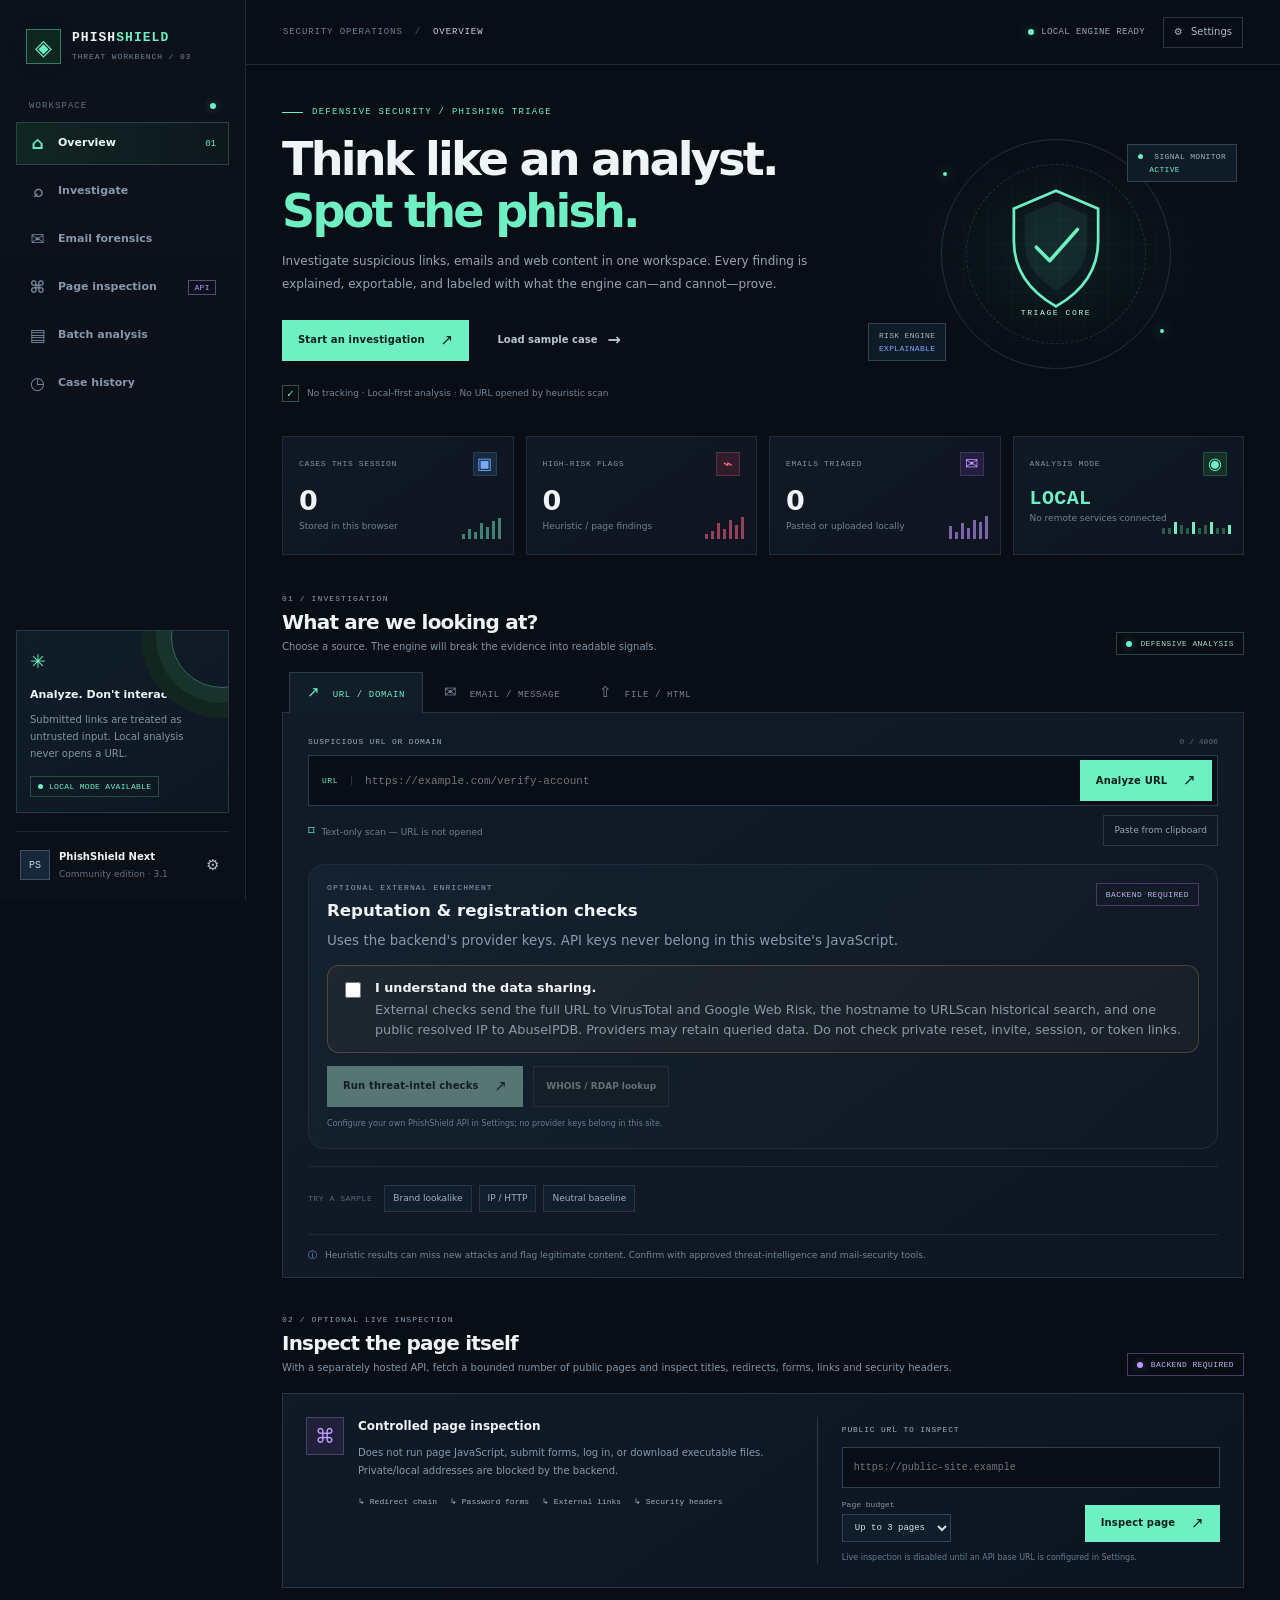
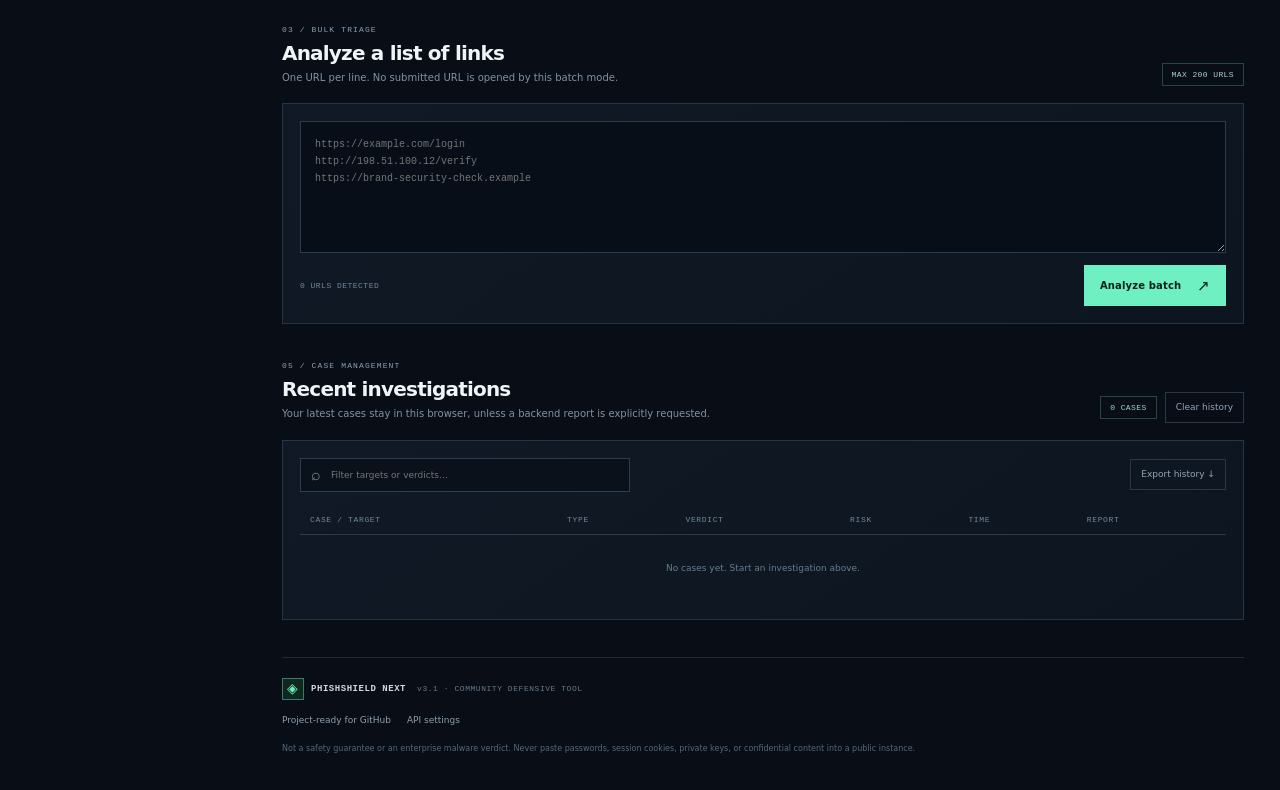
==== commit 68ed95c8: "Add threat intelligence APIs and WHOIS RDAP" ====
--- a/docs/index.html
+++ b/docs/index.html
@@ -27,7 +27,7 @@
         <p>Submitted links are treated as untrusted input. Local analysis never opens a URL.</p>
         <span class="safe-chip"><i></i> LOCAL MODE AVAILABLE</span>
       </div>
-      <div class="sidebar-bottom"><span class="avatar">PS</span><span><b>PhishShield Next</b><small>Community edition · 3.0</small></span><button class="icon-button tiny" id="open-settings-side" title="Settings" aria-label="Settings">⚙</button></div>
+      <div class="sidebar-bottom"><span class="avatar">PS</span><span><b>PhishShield Next</b><small>Community edition · 3.1</small></span><button class="icon-button tiny" id="open-settings-side" title="Settings" aria-label="Settings">⚙</button></div>
     </aside>
 
     <main class="main-area">
@@ -73,6 +73,12 @@
               <div class="field-label-row"><label for="url-input">SUSPICIOUS URL OR DOMAIN</label><span class="char-count" id="url-char">0 / 4096</span></div>
               <div class="url-input-wrap"><span class="url-prefix">URL</span><input id="url-input" type="text" maxlength="4096" autocomplete="off" autocapitalize="off" spellcheck="false" placeholder="https://example.com/verify-account"><button id="analyze-url" class="primary-button">Analyze URL <span>↗</span></button></div>
               <div class="field-footer"><span><i class="tiny-lock">⌑</i> Text-only scan — URL is not opened</span><button class="subtle-button" id="paste-url">Paste from clipboard</button></div>
+              <div class="intel-lookup-card">
+                <div class="intel-lookup-heading"><div><span class="section-kicker">OPTIONAL EXTERNAL ENRICHMENT</span><h3>Reputation &amp; registration checks</h3><p>Uses the backend's provider keys. API keys never belong in this website's JavaScript.</p></div><span class="section-pill muted-pill">BACKEND REQUIRED</span></div>
+                <label class="privacy-consent" for="external-sharing-confirm"><input id="external-sharing-confirm" type="checkbox"><span><b>I understand the data sharing.</b> External checks send the full URL to VirusTotal and Google Web Risk, the hostname to URLScan historical search, and one public resolved IP to AbuseIPDB. Providers may retain queried data. Do not check private reset, invite, session, or token links.</span></label>
+                <div class="intel-lookup-actions"><button id="run-reputation" class="primary-button" disabled>Run threat-intel checks <span>↗</span></button><button id="run-whois" class="secondary-button">WHOIS / RDAP lookup</button></div>
+                <p class="hint-line" id="intel-status" role="status">Configure your own PhishShield API in Settings. External lookups are disabled by default on hosted backends.</p>
+              </div>
               <div class="quick-examples"><span>TRY A SAMPLE</span><button data-sample="https://secure-login-paypal.account-check.click/verify">Brand lookalike</button><button data-sample="http://192.0.2.10/account/login">IP / HTTP</button><button data-sample="https://example.com/">Neutral baseline</button></div>
             </div>
             <div class="tab-panel" id="email-panel" role="tabpanel" hidden>
@@ -110,14 +116,14 @@
           <div class="history-card"><div class="history-toolbar"><div class="history-search"><span>⌕</span><input id="history-filter" type="search" placeholder="Filter targets or verdicts…"></div><button class="subtle-button" id="export-history">Export history ↓</button></div><div class="history-table-wrap"><table class="history-table"><thead><tr><th>CASE / TARGET</th><th>TYPE</th><th>VERDICT</th><th>RISK</th><th>TIME</th><th>REPORT</th></tr></thead><tbody id="history-body"><tr><td colspan="6" class="empty-cell">No cases yet. Start an investigation above.</td></tr></tbody></table></div></div>
         </section>
 
-        <footer class="footer"><div class="footer-brand"><span class="brand-mark">◈</span><b>PHISHSHIELD NEXT</b> <span>v3.0 · COMMUNITY DEFENSIVE TOOL</span></div><div class="footer-links"><a href="https://github.com/" target="_blank" rel="noreferrer">Project-ready for GitHub</a><button id="open-settings-footer">API settings</button></div><p>Not a safety guarantee or an enterprise malware verdict. Never paste passwords, session cookies, private keys, or confidential content into a public instance.</p></footer>
+        <footer class="footer"><div class="footer-brand"><span class="brand-mark">◈</span><b>PHISHSHIELD NEXT</b> <span>v3.1 · COMMUNITY DEFENSIVE TOOL</span></div><div class="footer-links"><a href="https://github.com/" target="_blank" rel="noreferrer">Project-ready for GitHub</a><button id="open-settings-footer">API settings</button></div><p>Not a safety guarantee or an enterprise malware verdict. Never paste passwords, session cookies, private keys, or confidential content into a public instance.</p></footer>
       </section>
     </main>
   </div>
 
   <div class="toast-region" id="toast-region" aria-live="polite" aria-atomic="true"></div>
   <div class="modal-backdrop" id="settings-modal" hidden>
-    <div class="settings-modal" role="dialog" aria-modal="true" aria-labelledby="settings-title"><div class="modal-heading"><div><div class="section-kicker">WORKSPACE CONFIGURATION</div><h2 id="settings-title">Connection settings</h2></div><button class="icon-button" id="close-settings" aria-label="Close settings">×</button></div><p class="modal-description">The hosted GitHub Pages version runs local heuristics in your browser. Add the base URL of your own deployed PhishShield API to enable controlled live page inspection. Don't add API keys here.</p><label for="api-base-input">PHISHSHIELD API BASE URL</label><input id="api-base-input" class="settings-input" type="url" placeholder="https://your-phishshield-api.example.com"><div class="settings-callout"><b>Privacy and deployment note</b><p>This URL is stored in this browser's local storage. Use HTTPS for a deployed API. The API must allow this website's origin using CORS. A public scanning API also needs abuse controls, rate limits and monitoring.</p></div><div class="modal-actions"><button id="test-api" class="secondary-button">Test connection</button><button id="save-settings" class="primary-button">Save settings</button><button id="remove-api" class="text-button">Remove API</button></div><div id="api-test-status" class="api-test-status" role="status"></div><button class="privacy-link" id="clear-local-data">Clear local cases and connection settings</button></div>
+    <div class="settings-modal" role="dialog" aria-modal="true" aria-labelledby="settings-title"><div class="modal-heading"><div><div class="section-kicker">WORKSPACE CONFIGURATION</div><h2 id="settings-title">Connection settings</h2></div><button class="icon-button" id="close-settings" aria-label="Close settings">×</button></div><p class="modal-description">The hosted GitHub Pages version runs local heuristics in your browser. Add the base URL of your deployed PhishShield API to enable live inspection, external reputation checks, and WHOIS/RDAP lookup. Never paste provider keys here.</p><label for="api-base-input">PHISHSHIELD API BASE URL</label><input id="api-base-input" class="settings-input" type="url" placeholder="https://your-phishshield-api.example.com"><div class="settings-callout"><b>Privacy and deployment note</b><p>This URL is stored in this browser's local storage. Use HTTPS for a deployed API. The API must allow this website's origin using CORS. Provider secrets must be backend environment variables. External lookups can share submitted indicators with third parties; public deployments need abuse controls, durable rate limits, quotas, and monitoring.</p></div><div class="modal-actions"><button id="test-api" class="secondary-button">Test connection</button><button id="save-settings" class="primary-button">Save settings</button><button id="remove-api" class="text-button">Remove API</button></div><div id="api-test-status" class="api-test-status" role="status"></div><button class="privacy-link" id="clear-local-data">Clear local cases and connection settings</button></div>
   </div>
   <script src="./assets/app.js" defer></script>
 </body></html>
--- a/docs/assets/app.css
+++ b/docs/assets/app.css
@@ -4,3 +4,27 @@
 @media print{body{background:#fff!important;color:#111!important}.sidebar,.topbar,.hero-grid,.stats-grid,.workspace-section:not(.results-section),.footer,.toast-region,.modal-backdrop,.result-actions{display:none!important}.main-area{margin:0!important}.page-content{max-width:none!important;padding:0!important}.results-section{display:block!important;visibility:visible!important;border:0!important;background:#fff!important;padding:0!important;margin:0!important}.section-heading h2,.report-heading h3,.report-panel h4,.signal-item b,.report-summary,.report-panel,.report-target,.evidence-row b,.limitations,.signal-item p,.recommendation{color:#111!important}.report-summary,.report-panel,.signal-item,.no-signals{background:#fff!important;border:1px solid #bbb!important;break-inside:avoid}.report-grid{grid-template-columns:1fr 1fr!important}.results-section[hidden]{display:block!important}.badge{background:#fff!important;color:#111!important;border-color:#888!important}.scorebar{background:#ddd!important}.report-score strong{color:#111!important}.recommendation{background:#f4f4f4!important;border-left-color:#333!important}.report-panel{break-inside:avoid}}
 
 .page-evidence{border-top:1px solid #2b3b4a;margin-top:12px;padding-top:9px;font-size:9px;color:#a2b5c5}.page-evidence summary{cursor:pointer;color:var(--mint);font:8px var(--mono);letter-spacing:.05em;list-style-position:inside}.page-evidence h4{margin:13px 0 5px;color:#becdd7}.page-evidence .report-target{margin:4px 0;font-size:8px;overflow-wrap:anywhere}
+
+/* Optional provider enrichment panel (v3.1) */
+.intel-lookup-card{margin-top:18px;padding:18px;border:1px solid var(--line);border-radius:16px;background:linear-gradient(135deg,rgba(35,62,79,.22),rgba(15,28,39,.42));}
+.intel-lookup-heading{display:flex;align-items:flex-start;justify-content:space-between;gap:14px;margin-bottom:14px;}
+.intel-lookup-heading h3{margin:5px 0 6px;font-size:1.04rem;}
+.intel-lookup-heading p{margin:0;color:var(--muted);font-size:.84rem;max-width:650px;line-height:1.55;}
+.privacy-consent{display:flex;gap:11px;align-items:flex-start;padding:12px 13px;border:1px solid rgba(255,190,100,.22);border-radius:12px;background:rgba(255,190,100,.045);color:var(--muted);font-size:.8rem;line-height:1.55;cursor:pointer;}
+.privacy-consent input{margin-top:4px;accent-color:var(--mint);flex:0 0 auto;width:16px;height:16px;}
+.privacy-consent b{display:block;color:var(--text);margin-bottom:2px;}
+.intel-lookup-actions{display:flex;flex-wrap:wrap;gap:10px;margin-top:13px;}
+.intel-lookup-actions button:disabled{opacity:.45;cursor:not-allowed;filter:saturate(.4);}
+#intel-status{margin:10px 0 0;max-width:950px;}
+.reputation-provider-grid{display:grid;grid-template-columns:repeat(2,minmax(0,1fr));gap:12px;margin-top:10px;}
+.provider-card{min-width:0;padding:14px;border:1px solid var(--line);border-radius:12px;background:rgba(16,28,39,.5);}
+.provider-card h5{margin:0 0 7px;font-size:.9rem;color:var(--text);}
+.provider-card p{margin:5px 0;color:var(--muted);font-size:.82rem;line-height:1.5;overflow-wrap:anywhere;}
+.provider-status{display:inline-flex;border-radius:999px;padding:3px 8px;font-size:.68rem;letter-spacing:.06em;text-transform:uppercase;background:rgba(120,150,170,.1);color:var(--muted);margin-bottom:7px;}
+.provider-status.threat_found,.provider-status.error,.provider-status.auth_error,.provider-status.rate_limited{background:rgba(244,93,109,.12);color:var(--red);}
+.provider-status.no_match,.provider-status.ok{background:rgba(74,222,178,.1);color:var(--mint);}
+.provider-results{margin-top:9px;padding-top:8px;border-top:1px solid var(--line);}
+.provider-results a{color:var(--mint);overflow-wrap:anywhere;}
+@media(max-width:760px){.intel-lookup-heading{display:block}.intel-lookup-heading .section-pill{display:inline-flex;margin-top:8px}.reputation-provider-grid{grid-template-columns:1fr}.intel-lookup-actions button{width:100%;}}
+
+.provider-status.record_found{background:rgba(120,150,170,.1);color:var(--text);}
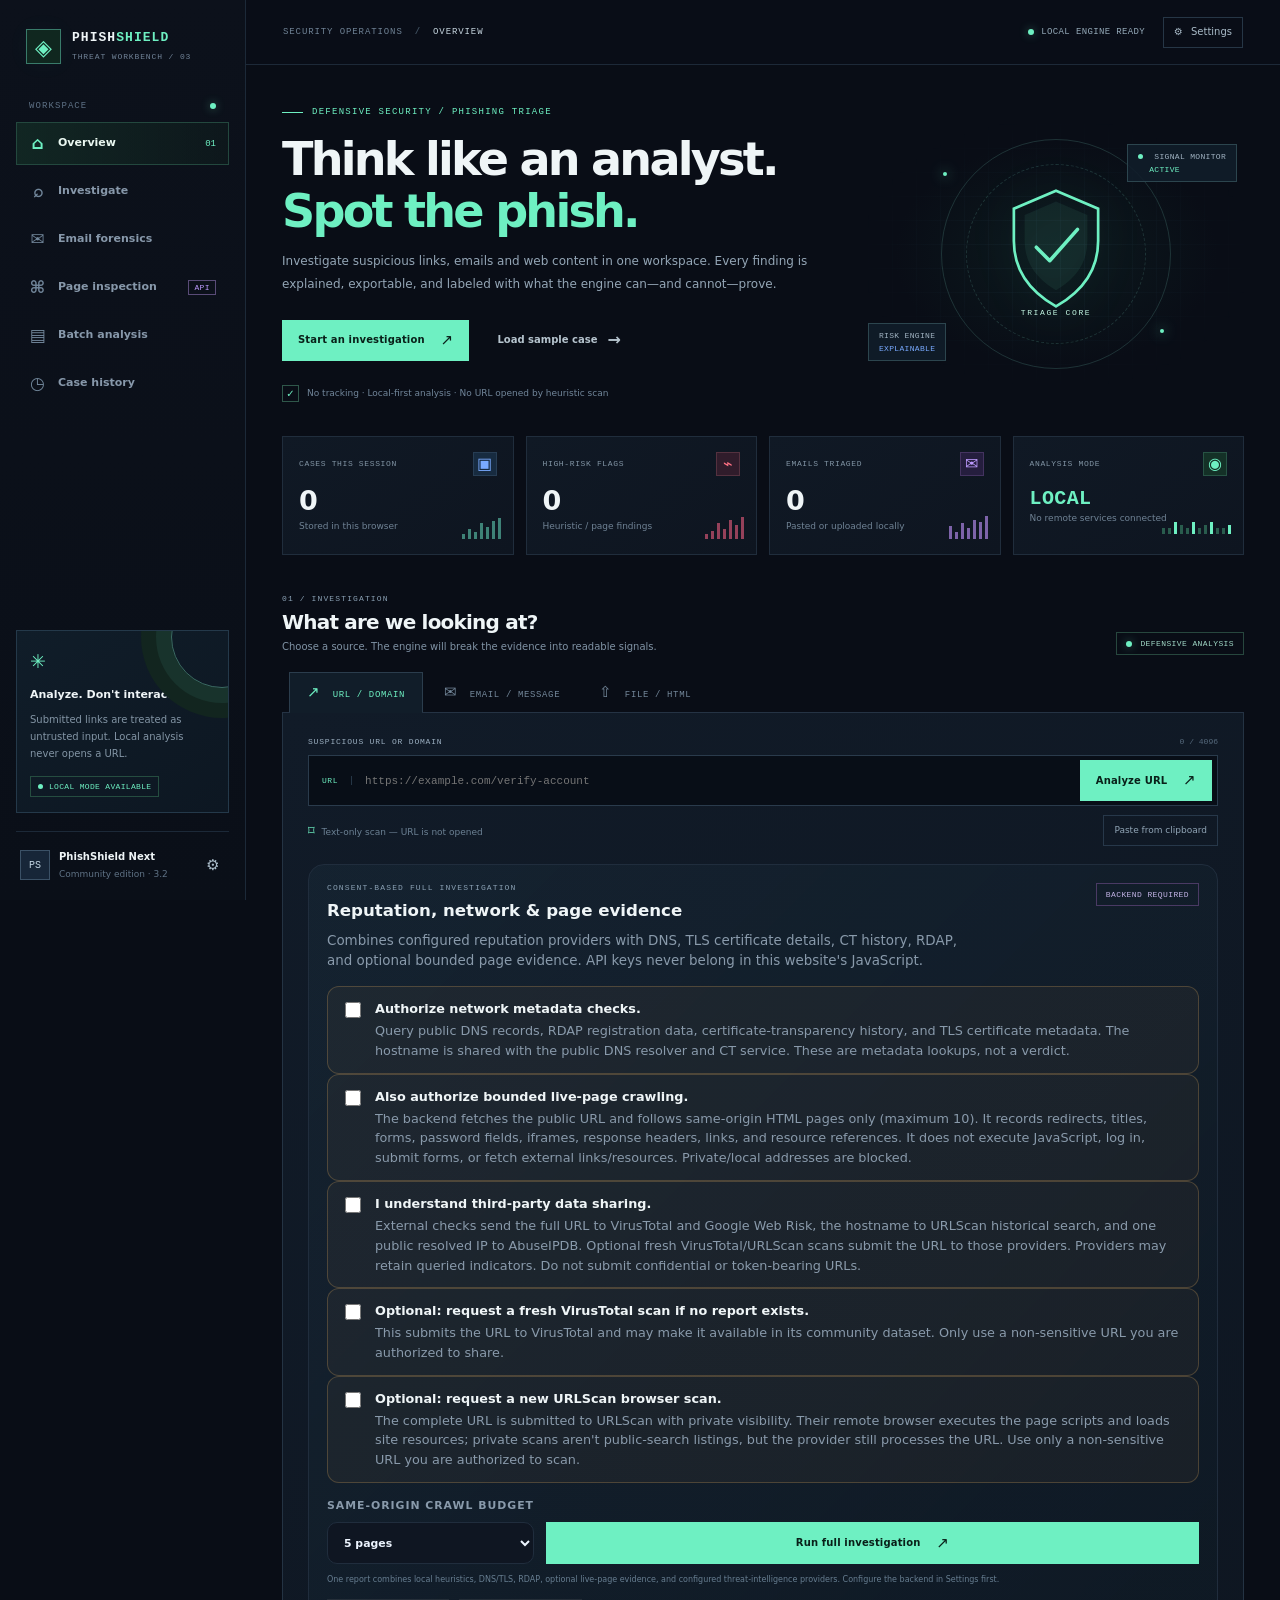
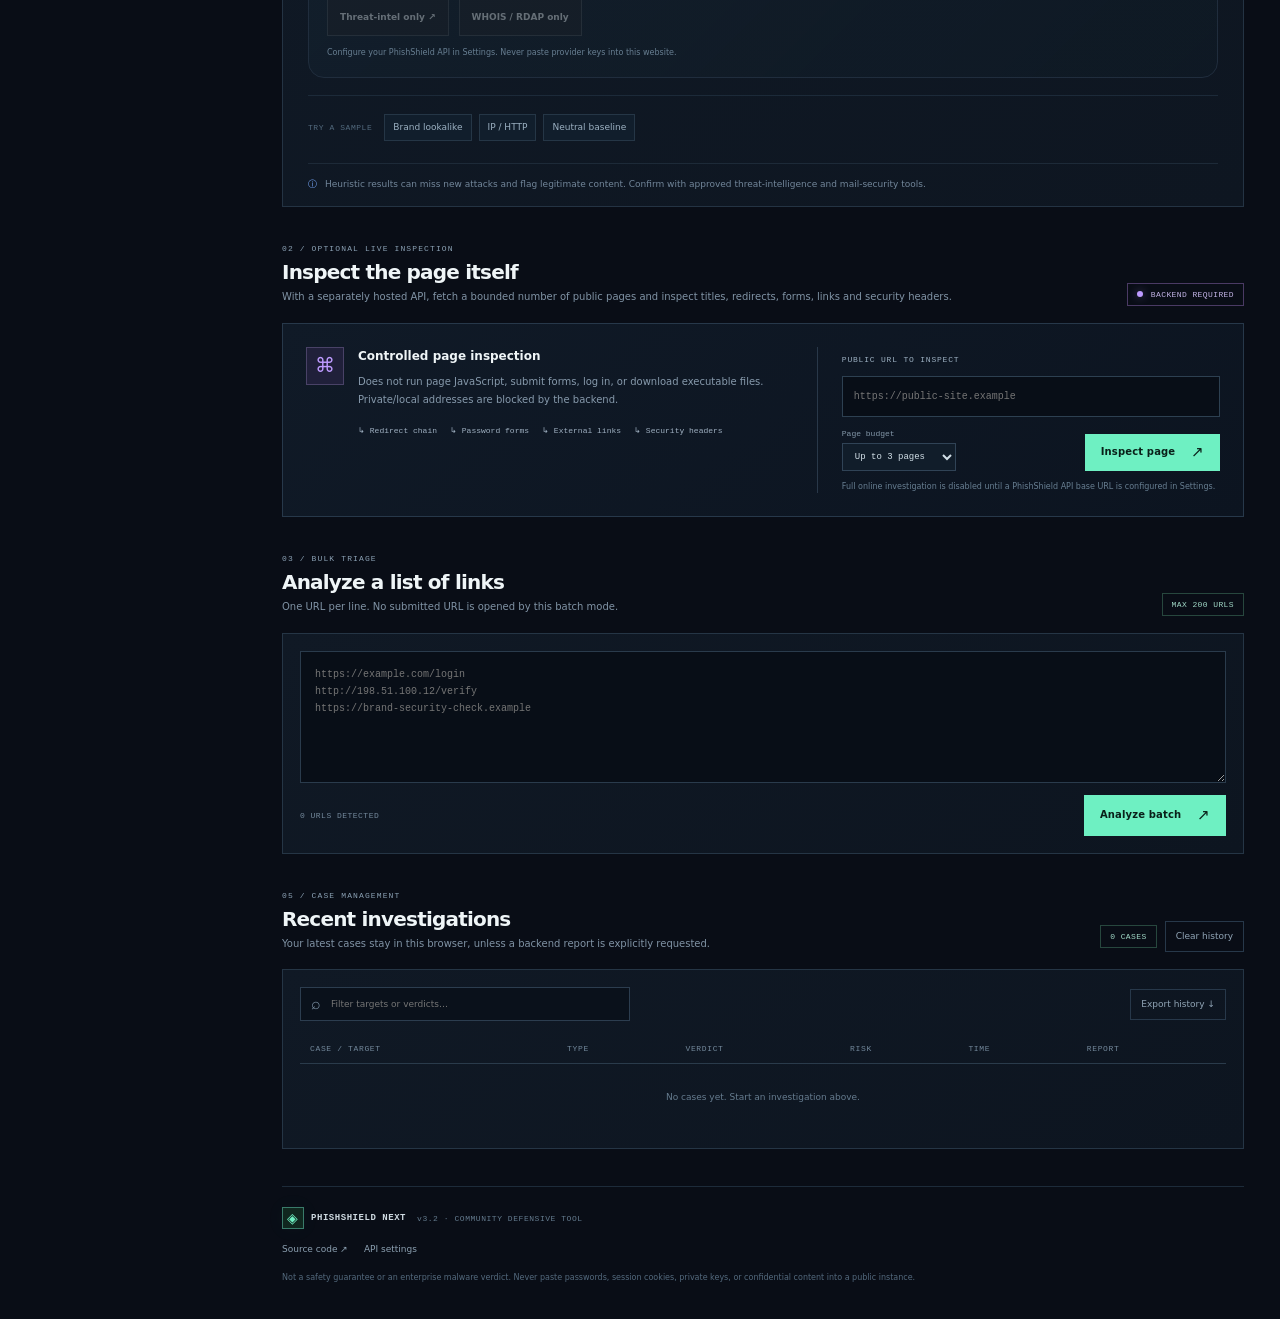
==== commit bfd3b2be: "Upgrade PhishShield to v3.2.0" ====
--- a/docs/index.html
+++ b/docs/index.html
@@ -27,7 +27,7 @@
         <p>Submitted links are treated as untrusted input. Local analysis never opens a URL.</p>
         <span class="safe-chip"><i></i> LOCAL MODE AVAILABLE</span>
       </div>
-      <div class="sidebar-bottom"><span class="avatar">PS</span><span><b>PhishShield Next</b><small>Community edition · 3.1</small></span><button class="icon-button tiny" id="open-settings-side" title="Settings" aria-label="Settings">⚙</button></div>
+      <div class="sidebar-bottom"><span class="avatar">PS</span><span><b>PhishShield Next</b><small>Community edition · 3.2</small></span><button class="icon-button tiny" id="open-settings-side" title="Settings" aria-label="Settings">⚙</button></div>
     </aside>
 
     <main class="main-area">
@@ -74,10 +74,16 @@
               <div class="url-input-wrap"><span class="url-prefix">URL</span><input id="url-input" type="text" maxlength="4096" autocomplete="off" autocapitalize="off" spellcheck="false" placeholder="https://example.com/verify-account"><button id="analyze-url" class="primary-button">Analyze URL <span>↗</span></button></div>
               <div class="field-footer"><span><i class="tiny-lock">⌑</i> Text-only scan — URL is not opened</span><button class="subtle-button" id="paste-url">Paste from clipboard</button></div>
               <div class="intel-lookup-card">
-                <div class="intel-lookup-heading"><div><span class="section-kicker">OPTIONAL EXTERNAL ENRICHMENT</span><h3>Reputation &amp; registration checks</h3><p>Uses the backend's provider keys. API keys never belong in this website's JavaScript.</p></div><span class="section-pill muted-pill">BACKEND REQUIRED</span></div>
-                <label class="privacy-consent" for="external-sharing-confirm"><input id="external-sharing-confirm" type="checkbox"><span><b>I understand the data sharing.</b> External checks send the full URL to VirusTotal and Google Web Risk, the hostname to URLScan historical search, and one public resolved IP to AbuseIPDB. Providers may retain queried data. Do not check private reset, invite, session, or token links.</span></label>
-                <div class="intel-lookup-actions"><button id="run-reputation" class="primary-button" disabled>Run threat-intel checks <span>↗</span></button><button id="run-whois" class="secondary-button">WHOIS / RDAP lookup</button></div>
-                <p class="hint-line" id="intel-status" role="status">Configure your own PhishShield API in Settings. External lookups are disabled by default on hosted backends.</p>
+                <div class="intel-lookup-heading"><div><span class="section-kicker">CONSENT-BASED FULL INVESTIGATION</span><h3>Reputation, network &amp; page evidence</h3><p>Combines configured reputation providers with DNS, TLS certificate details, CT history, RDAP, and optional bounded page evidence. API keys never belong in this website's JavaScript.</p></div><span class="section-pill muted-pill">BACKEND REQUIRED</span></div>
+                <label class="privacy-consent" for="network-checks-confirm"><input id="network-checks-confirm" type="checkbox"><span><b>Authorize network metadata checks.</b> Query public DNS records, RDAP registration data, certificate-transparency history, and TLS certificate metadata. The hostname is shared with the public DNS resolver and CT service. These are metadata lookups, not a verdict.</span></label>
+                <label class="privacy-consent" for="live-crawl-confirm"><input id="live-crawl-confirm" type="checkbox"><span><b>Also authorize bounded live-page crawling.</b> The backend fetches the public URL and follows same-origin HTML pages only (maximum 10). It records redirects, titles, forms, password fields, iframes, response headers, links, and resource references. It does not execute JavaScript, log in, submit forms, or fetch external links/resources. Private/local addresses are blocked.</span></label>
+                <label class="privacy-consent" for="external-sharing-confirm"><input id="external-sharing-confirm" type="checkbox"><span><b>I understand third-party data sharing.</b> External checks send the full URL to VirusTotal and Google Web Risk, the hostname to URLScan historical search, and one public resolved IP to AbuseIPDB. Optional fresh VirusTotal/URLScan scans submit the URL to those providers. Providers may retain queried indicators. Do not submit confidential or token-bearing URLs.</span></label>
+                <label class="privacy-consent" for="vt-submit-confirm"><input id="vt-submit-confirm" type="checkbox"><span><b>Optional: request a fresh VirusTotal scan if no report exists.</b> This submits the URL to VirusTotal and may make it available in its community dataset. Only use a non-sensitive URL you are authorized to share.</span></label>
+                <label class="privacy-consent" for="urlscan-submit-confirm"><input id="urlscan-submit-confirm" type="checkbox"><span><b>Optional: request a new URLScan browser scan.</b> The complete URL is submitted to URLScan with private visibility. Their remote browser executes the page scripts and loads site resources; private scans aren't public-search listings, but the provider still processes the URL. Use only a non-sensitive URL you are authorized to scan.</span></label>
+                <div class="full-investigation-controls"><label for="full-max-pages">SAME-ORIGIN CRAWL BUDGET <select id="full-max-pages"><option value="1">1 page</option><option value="3">3 pages</option><option value="5" selected>5 pages</option><option value="10">10 pages</option></select></label><button id="full-investigate" class="primary-button">Run full investigation <span>↗</span></button></div>
+                <p class="hint-line" id="full-investigation-status" role="status">One report combines local heuristics, DNS/TLS, RDAP, optional live-page evidence, and configured threat-intelligence providers. Configure the backend in Settings first.</p>
+                <div class="intel-lookup-actions"><button id="run-reputation" class="secondary-button" disabled>Threat-intel only ↗</button><button id="run-whois" class="secondary-button">WHOIS / RDAP only</button></div>
+                <p class="hint-line" id="intel-status" role="status">External lookups require configured provider secrets and explicit consent.</p>
               </div>
               <div class="quick-examples"><span>TRY A SAMPLE</span><button data-sample="https://secure-login-paypal.account-check.click/verify">Brand lookalike</button><button data-sample="http://192.0.2.10/account/login">IP / HTTP</button><button data-sample="https://example.com/">Neutral baseline</button></div>
             </div>
@@ -98,7 +104,7 @@
 
         <section class="workspace-section" id="page-inspection">
           <div class="section-heading"><div><div class="section-kicker">02 / OPTIONAL LIVE INSPECTION</div><h2>Inspect the page itself</h2><p>With a separately hosted API, fetch a bounded number of public pages and inspect titles, redirects, forms, links and security headers.</p></div><span class="section-pill muted-pill"><i></i> BACKEND REQUIRED</span></div>
-          <div class="live-inspect-card"><div class="live-card-copy"><div class="live-icon">⌘</div><div><h3>Controlled page inspection</h3><p>Does not run page JavaScript, submit forms, log in, or download executable files. Private/local addresses are blocked by the backend.</p><div class="live-features"><span>↳ Redirect chain</span><span>↳ Password forms</span><span>↳ External links</span><span>↳ Security headers</span></div></div></div><div class="live-card-controls"><label for="inspect-url">PUBLIC URL TO INSPECT</label><input id="inspect-url" type="text" maxlength="4096" spellcheck="false" placeholder="https://public-site.example"><div class="inspect-controls-row"><label for="max-pages">Page budget <select id="max-pages"><option value="1">1 page</option><option value="3" selected>Up to 3 pages</option><option value="5">Up to 5 pages</option></select></label><button id="inspect-page" class="primary-button">Inspect page <span>↗</span></button></div><p class="hint-line" id="api-hint">Live inspection is disabled until an API base URL is configured in Settings.</p></div></div>
+          <div class="live-inspect-card"><div class="live-card-copy"><div class="live-icon">⌘</div><div><h3>Controlled page inspection</h3><p>Does not run page JavaScript, submit forms, log in, or download executable files. Private/local addresses are blocked by the backend.</p><div class="live-features"><span>↳ Redirect chain</span><span>↳ Password forms</span><span>↳ External links</span><span>↳ Security headers</span></div></div></div><div class="live-card-controls"><label for="inspect-url">PUBLIC URL TO INSPECT</label><input id="inspect-url" type="text" maxlength="4096" spellcheck="false" placeholder="https://public-site.example"><div class="inspect-controls-row"><label for="max-pages">Page budget <select id="max-pages"><option value="1">1 page</option><option value="3" selected>Up to 3 pages</option><option value="5">Up to 5 pages</option><option value="10">Up to 10 pages</option></select></label><button id="inspect-page" class="primary-button">Inspect page <span>↗</span></button></div><p class="hint-line" id="api-hint">Live inspection is disabled until an API base URL is configured in Settings.</p></div></div>
         </section>
 
         <section class="workspace-section" id="batch">
@@ -116,7 +122,7 @@
           <div class="history-card"><div class="history-toolbar"><div class="history-search"><span>⌕</span><input id="history-filter" type="search" placeholder="Filter targets or verdicts…"></div><button class="subtle-button" id="export-history">Export history ↓</button></div><div class="history-table-wrap"><table class="history-table"><thead><tr><th>CASE / TARGET</th><th>TYPE</th><th>VERDICT</th><th>RISK</th><th>TIME</th><th>REPORT</th></tr></thead><tbody id="history-body"><tr><td colspan="6" class="empty-cell">No cases yet. Start an investigation above.</td></tr></tbody></table></div></div>
         </section>
 
-        <footer class="footer"><div class="footer-brand"><span class="brand-mark">◈</span><b>PHISHSHIELD NEXT</b> <span>v3.1 · COMMUNITY DEFENSIVE TOOL</span></div><div class="footer-links"><a href="https://github.com/" target="_blank" rel="noreferrer">Project-ready for GitHub</a><button id="open-settings-footer">API settings</button></div><p>Not a safety guarantee or an enterprise malware verdict. Never paste passwords, session cookies, private keys, or confidential content into a public instance.</p></footer>
+        <footer class="footer"><div class="footer-brand"><span class="brand-mark">◈</span><b>PHISHSHIELD NEXT</b> <span>v3.2 · COMMUNITY DEFENSIVE TOOL</span></div><div class="footer-links"><a href="https://github.com/ayushkp930/PhishShield-Next.io" target="_blank" rel="noreferrer">Source code ↗</a><button id="open-settings-footer">API settings</button></div><p>Not a safety guarantee or an enterprise malware verdict. Never paste passwords, session cookies, private keys, or confidential content into a public instance.</p></footer>
       </section>
     </main>
   </div>
--- a/docs/assets/app.css
+++ b/docs/assets/app.css
@@ -5,7 +5,7 @@
 
 .page-evidence{border-top:1px solid #2b3b4a;margin-top:12px;padding-top:9px;font-size:9px;color:#a2b5c5}.page-evidence summary{cursor:pointer;color:var(--mint);font:8px var(--mono);letter-spacing:.05em;list-style-position:inside}.page-evidence h4{margin:13px 0 5px;color:#becdd7}.page-evidence .report-target{margin:4px 0;font-size:8px;overflow-wrap:anywhere}
 
-/* Optional provider enrichment panel (v3.1) */
+/* Full multi-source investigation panel (v3.2) */
 .intel-lookup-card{margin-top:18px;padding:18px;border:1px solid var(--line);border-radius:16px;background:linear-gradient(135deg,rgba(35,62,79,.22),rgba(15,28,39,.42));}
 .intel-lookup-heading{display:flex;align-items:flex-start;justify-content:space-between;gap:14px;margin-bottom:14px;}
 .intel-lookup-heading h3{margin:5px 0 6px;font-size:1.04rem;}
@@ -28,3 +28,20 @@
 @media(max-width:760px){.intel-lookup-heading{display:block}.intel-lookup-heading .section-pill{display:inline-flex;margin-top:8px}.reputation-provider-grid{grid-template-columns:1fr}.intel-lookup-actions button{width:100%;}}
 
 .provider-status.record_found{background:rgba(120,150,170,.1);color:var(--text);}
+
+/* v3.2 full-investigation report additions */
+.full-investigation-controls{display:flex;flex-wrap:wrap;align-items:end;gap:12px;margin-top:14px}
+.full-investigation-controls label{display:grid;gap:7px;color:var(--muted,#8b9bb0);font-size:.68rem;font-weight:800;letter-spacing:.09em}
+.full-investigation-controls select{min-height:42px;min-width:150px;padding:10px 12px;border:1px solid var(--line,#26364b);border-radius:10px;background:var(--panel,#0d1725);color:var(--ink,#edf5ff);font:inherit;letter-spacing:normal}
+.full-investigation-controls .primary-button{flex:1;min-height:42px}
+.engine-table-wrap{max-width:100%;overflow:auto;margin:10px 0;border:1px solid var(--line,#26364b);border-radius:10px}
+.engine-table{width:100%;border-collapse:collapse;min-width:560px;font-size:.76rem}
+.engine-table th,.engine-table td{padding:9px 10px;text-align:left;vertical-align:top;border-bottom:1px solid var(--line,#26364b);overflow-wrap:anywhere}
+.engine-table th{position:sticky;top:0;background:var(--panel-alt,#111e30);color:var(--muted,#9aaac0);font-size:.65rem;letter-spacing:.08em;text-transform:uppercase}
+.engine-table tr:last-child td{border-bottom:0}
+.metadata-notes{margin:12px 0 0;padding-left:20px;color:var(--muted,#9aaac0);font-size:.78rem;line-height:1.65}
+.provider-results{overflow-wrap:anywhere;min-width:0}
+.privacy-consent{align-items:flex-start}
+.privacy-consent input{flex:0 0 auto;margin-top:3px}
+#full-investigation-status{overflow-wrap:anywhere}
+@media(max-width:680px){.full-investigation-controls{align-items:stretch;flex-direction:column}.full-investigation-controls select,.full-investigation-controls .primary-button{width:100%}.engine-table{min-width:500px}}
